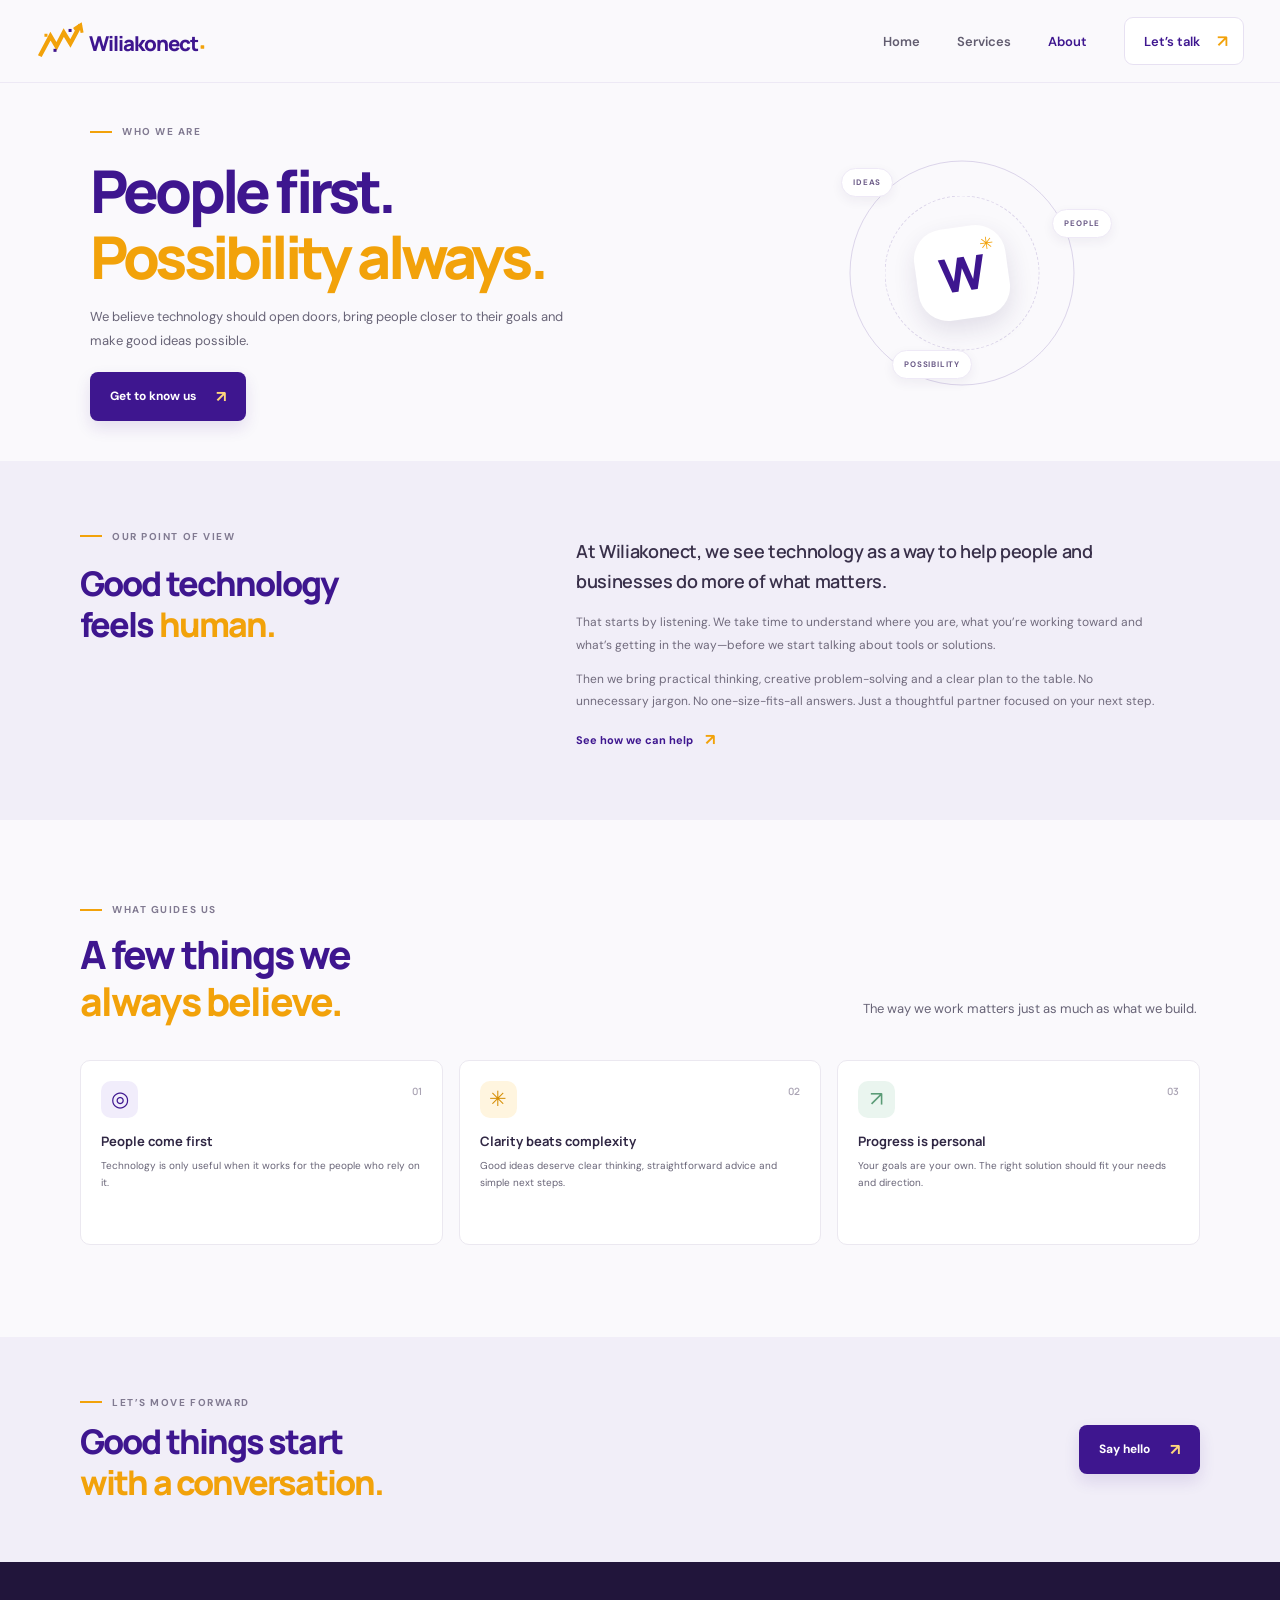
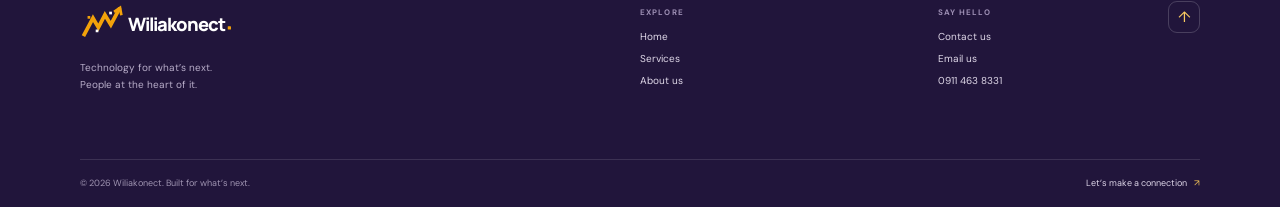
==== about.html @ 418b1340 "Intial commit" ====
<!doctype html>
<html lang="en">
  <head>
    <meta charset="utf-8">
    <meta name="viewport" content="width=device-width, initial-scale=1">
    <meta name="theme-color" content="#faf9fc">
    <meta name="description" content="Get to know Wiliakonect, a people-first technology company helping businesses move forward.">
    <title>About Wiliakonect — People-first technology</title>
    <link rel="preconnect" href="https://fonts.googleapis.com">
    <link rel="preconnect" href="https://fonts.gstatic.com" crossorigin>
    <link href="https://fonts.googleapis.com/css2?family=DM+Sans:wght@400;500;600;700&family=Manrope:wght@400;500;600;700;800&display=swap" rel="stylesheet">
    <link rel="stylesheet" href="style.css">
  </head>
  <body>
    <header class="site-header"><div class="header-inner">
      <a class="brand" href="index.html" aria-label="Wiliakonect home"><svg class="brand-logo" viewBox="0 0 340 66" role="img" aria-label="Wiliakonect"><path class="logo-chart" d="M8 55 24 25l10 17 12-23 11 18L72 9" /><path class="logo-arrow" d="m65 12 9-6 2 11" /><rect class="logo-square" x="14" y="21" width="5" height="5" /><rect class="logo-square-purple" x="29" y="46" width="5" height="5" /><rect class="logo-square-purple" x="54" y="13" width="5" height="5" /><text x="88" y="49">Wiliakonect</text><rect class="logo-period" x="273" y="40" width="6" height="6" rx="1" /></svg></a>
      <button class="menu-toggle" id="menu-toggle" type="button" aria-label="Open navigation menu" aria-expanded="false" aria-controls="primary-nav"><span></span><span></span></button>
      <nav class="primary-nav" id="primary-nav" aria-label="Main navigation"><a href="index.html">Home</a><a href="services.html">Services</a><a href="about.html" aria-current="page">About</a><a class="nav-contact" href="contact.html">Let’s talk <span aria-hidden="true">↗</span></a></nav>
    </div></header>
    <main>
      <section class="inner-hero section-wrap about-page-hero">
        <div class="inner-hero-copy"><p class="eyebrow"><span class="eyebrow-line"></span> WHO WE ARE</p><h1>People first.<br><span>Possibility always.</span></h1><p class="hero-description">We believe technology should open doors, bring people closer to their goals and make good ideas possible.</p><a class="button button-primary" href="contact.html">Get to know us <span>↗</span></a></div>
        <div class="inner-hero-art about-page-art" aria-label="Wiliakonect brings ideas, people and possibility together"><span class="about-ring ring-one"></span><span class="about-ring ring-two"></span><span class="about-center"><b>W</b><i>✳</i></span><span class="about-node node-one">IDEAS</span><span class="about-node node-two">PEOPLE</span><span class="about-node node-three">POSSIBILITY</span></div>
      </section>
      <section class="story-section"><div class="section-wrap story-inner">
        <div class="story-aside"><p class="eyebrow"><span class="eyebrow-line"></span> OUR POINT OF VIEW</p><h2>Good technology<br>feels <span>human.</span></h2></div>
        <div class="story-copy"><p class="story-lead">At Wiliakonect, we see technology as a way to help people and businesses do more of what matters.</p><p>That starts by listening. We take time to understand where you are, what you’re working toward and what’s getting in the way—before we start talking about tools or solutions.</p><p>Then we bring practical thinking, creative problem-solving and a clear plan to the table. No unnecessary jargon. No one-size-fits-all answers. Just a thoughtful partner focused on your next step.</p><a class="inline-link" href="services.html">See how we can help <span>↗</span></a></div>
      </div></section>
      <section class="values-section section-wrap"><div class="section-heading"><div><p class="eyebrow"><span class="eyebrow-line"></span> WHAT GUIDES US</p><h2>A few things we<br><span>always believe.</span></h2></div><p class="section-intro">The way we work matters just as much as what we build.</p></div>
        <div class="value-grid"><article class="value-card"><span class="value-number">01</span><span class="value-symbol">◎</span><h3>People come first</h3><p>Technology is only useful when it works for the people who rely on it.</p></article><article class="value-card"><span class="value-number">02</span><span class="value-symbol value-gold">✳</span><h3>Clarity beats complexity</h3><p>Good ideas deserve clear thinking, straightforward advice and simple next steps.</p></article><article class="value-card"><span class="value-number">03</span><span class="value-symbol value-green">↗</span><h3>Progress is personal</h3><p>Your goals are your own. The right solution should fit your needs and direction.</p></article></div>
      </section>
      <section class="service-cta"><div class="section-wrap service-cta-inner"><div><p class="eyebrow"><span class="eyebrow-line"></span> LET’S MOVE FORWARD</p><h2>Good things start<br><span>with a conversation.</span></h2></div><a class="button button-primary" href="contact.html">Say hello <span>↗</span></a></div></section>
    </main>
    <footer class="site-footer"><div class="footer-main section-wrap">
      <div class="footer-brand"><a class="brand" href="index.html" aria-label="Wiliakonect home"><svg class="brand-logo" viewBox="0 0 340 66" role="img" aria-label="Wiliakonect"><path class="logo-chart" d="M8 55 24 25l10 17 12-23 11 18L72 9" /><path class="logo-arrow" d="m65 12 9-6 2 11" /><rect class="logo-square" x="14" y="21" width="5" height="5" /><rect class="logo-square-purple" x="29" y="46" width="5" height="5" /><rect class="logo-square-purple" x="54" y="13" width="5" height="5" /><text x="88" y="49">Wiliakonect</text><rect class="logo-period" x="273" y="40" width="6" height="6" rx="1" /></svg></a><p>Technology for what’s next.<br>People at the heart of it.</p></div>
      <div class="footer-nav"><span>EXPLORE</span><a href="index.html">Home</a><a href="services.html">Services</a><a href="about.html">About us</a></div><div class="footer-nav"><span>SAY HELLO</span><a href="contact.html">Contact us</a><a href="mailto:wiliakonect.store@gmail.com">Email us</a><a href="tel:+2349114638331">0911 463 8331</a></div><a class="back-to-top" href="about.html" aria-label="Back to top">↑</a>
    </div><div class="footer-bottom section-wrap"><span>© <span class="current-year"></span> Wiliakonect. Built for what’s next.</span><a href="contact.html">Let’s make a connection <span>↗</span></a></div></footer>
    <script src="site.js"></script>
  </body>
</html>
---- style.css ----
:root {
  color-scheme: light;
  --purple: #3e168f;
  --purple-strong: #4c20a5;
  --purple-soft: #f1edfb;
  --gold: #f2a20a;
  --ink: #211b31;
  --body: #686477;
  --muted: #9692a3;
  --line: #ebe8f0;
  --paper: #fff;
  --canvas: #faf9fc;
}

* { box-sizing: border-box; }
html { scroll-behavior: smooth; scroll-padding-top: 90px; }
body { margin: 0; background: var(--canvas); color: var(--ink); font-family: "DM Sans", sans-serif; font-size: 15px; -webkit-font-smoothing: antialiased; }
a { color: inherit; text-decoration: none; }
button, input, textarea { font: inherit; }
button:focus-visible, a:focus-visible, input:focus-visible, textarea:focus-visible { outline: 3px solid #c6b8ef; outline-offset: 3px; }
.section-wrap { width: min(1120px, calc(100% - 72px)); margin: 0 auto; }

.site-header { position: sticky; z-index: 10; top: 0; border-bottom: 1px solid rgba(62, 22, 143, .07); background: rgba(250, 249, 252, .93); backdrop-filter: blur(18px); }
.header-inner { width: min(1240px, calc(100% - 72px)); height: 82px; display: flex; align-items: center; justify-content: space-between; margin: 0 auto; }
.brand { display: inline-flex; align-items: center; }
.brand-logo { width: 205px; height: 48px; overflow: visible; }
.brand-logo text { fill: var(--purple); font-family: "Manrope", sans-serif; font-size: 34px; font-weight: 800; letter-spacing: -1.7px; }
.logo-chart, .logo-arrow { fill: none; stroke: var(--gold); stroke-linecap: square; stroke-linejoin: miter; stroke-width: 7; }
.logo-arrow { stroke-width: 5; }
.logo-square, .logo-period { fill: var(--gold); }
.logo-square-purple { fill: var(--purple); }
.primary-nav { display: flex; align-items: center; gap: 37px; color: #625d70; font-size: 13px; font-weight: 600; }
.primary-nav > a:not(.nav-contact):hover { color: var(--purple); }
.primary-nav .nav-contact { display: inline-flex; align-items: center; gap: 17px; padding: 12px 15px 12px 19px; border: 1px solid #e7e1f2; border-radius: 9px; background: white; color: var(--purple); }
.nav-contact span { color: var(--gold); font-size: 17px; }
.menu-toggle { display: none; }

.hero { min-height: 530px; display: grid; grid-template-columns: 1.04fr .96fr; align-items: center; gap: 50px; padding-top: 42px; padding-bottom: 57px; }
.hero-copy { padding: 0 0 8px 10px; }
.eyebrow { display: flex; align-items: center; gap: 10px; margin: 0 0 20px; color: #817a91; font-size: 10px; font-weight: 700; letter-spacing: 1.55px; }
.eyebrow-line { width: 22px; height: 2px; display: inline-block; background: var(--gold); }
h1, h2, h3, p { margin-top: 0; }
h1, h2 { font-family: "Manrope", sans-serif; }
h1 { margin-bottom: 18px; color: var(--purple); font-size: clamp(43px, 5vw, 64px); font-weight: 800; line-height: 1.12; letter-spacing: -3.8px; }
h1 span, h2 span { color: var(--gold); }
.hero-description { max-width: 475px; margin-bottom: 27px; color: var(--body); font-size: 15px; line-height: 1.8; }
.hero-actions { display: flex; align-items: center; gap: 15px; }
.button { min-height: 49px; display: inline-flex; align-items: center; justify-content: center; gap: 20px; padding: 0 19px; border: 1px solid transparent; border-radius: 8px; font-size: 12px; font-weight: 700; transition: transform .18s ease, box-shadow .18s ease, background .18s ease; }
.button:hover { transform: translateY(-2px); }
.button-primary { background: var(--purple); color: white; box-shadow: 0 7px 16px rgba(62, 22, 143, .12); }
.button-primary:hover { background: var(--purple-strong); box-shadow: 0 9px 19px rgba(62, 22, 143, .2); }
.button-primary span { color: #ffd77c; font-size: 16px; }
.button-quiet { gap: 9px; color: #716b7f; }
.button-quiet:hover { color: var(--purple); }
.play-icon { width: 25px; height: 25px; display: grid; place-items: center; border: 1px solid #e9e4f0; border-radius: 50%; color: var(--purple); }
.hero-note { display: flex; align-items: center; gap: 8px; margin-top: 31px; color: #9691a2; font-size: 11px; }
.note-spark { color: var(--gold); font-size: 17px; }

.hero-visual { position: relative; min-height: 380px; display: grid; place-items: center; isolation: isolate; }
.hero-visual::before { position: absolute; z-index: -2; top: 22px; left: 40px; width: 340px; height: 315px; border-radius: 49% 51% 47% 53% / 52% 48% 52% 48%; background: #f0ebfa; content: ""; transform: rotate(-13deg); }
.hero-visual::after { position: absolute; z-index: -1; top: 61px; right: 12px; width: 75px; height: 75px; border-radius: 24px; background: #f9eccf; content: ""; transform: rotate(18deg); }
.visual-orbit { position: absolute; z-index: -1; border: 1px solid rgba(127, 102, 186, .21); border-radius: 50%; transform: rotate(-24deg); }
.orbit-one { width: 410px; height: 236px; }
.orbit-two { width: 344px; height: 314px; transform: rotate(39deg); }
.visual-card { position: absolute; width: 322px; border: 1px solid rgba(255,255,255,.8); border-radius: 13px; background: rgba(255,255,255,.96); box-shadow: 0 16px 50px rgba(57, 37, 95, .13); }
.visual-card-back { top: 58px; left: 51px; width: 218px; height: 153px; padding: 17px; transform: rotate(-8deg); }
.mini-card-top { display: flex; gap: 5px; }
.mini-card-top span { width: 6px; height: 6px; border-radius: 50%; background: #e7e1f1; }
.mini-card-top span:first-child { background: #f0b343; }
.mini-lines { display: grid; gap: 10px; margin-top: 24px; }
.mini-lines i { height: 7px; display: block; border-radius: 5px; background: #f0edf5; }
.mini-lines i:first-child { width: 54%; background: #e2daf2; }
.mini-lines i:nth-child(2) { width: 81%; }
.mini-lines i:nth-child(3) { width: 67%; }
.visual-card-front { top: 112px; left: 91px; z-index: 2; padding: 18px 20px 13px; transform: rotate(3deg); }
.chart-top, .chart-foot { display: flex; align-items: center; justify-content: space-between; }
.chart-top { color: #6e687d; font-size: 10px; font-weight: 700; }
.chart-menu { color: #9b95a9; font-size: 17px; letter-spacing: 1px; line-height: .5; }
.chart-number { margin-top: 9px; color: #a19bad; font-size: 8px; }
.chart-number b { padding-left: 3px; color: #56a681; font-size: 10px; }
.growth-chart { width: 100%; height: 115px; margin-top: 5px; overflow: visible; }
.growth-chart .chart-grid { fill: none; stroke: #f0edf4; stroke-dasharray: 3 4; }
.growth-chart .chart-area { fill: rgba(242, 162, 10, .1); }
.growth-chart .chart-line { fill: none; stroke: var(--gold); stroke-linecap: round; stroke-linejoin: round; stroke-width: 3; }
.growth-chart circle { fill: white; stroke: var(--purple); stroke-width: 3; }
.chart-foot { padding-top: 6px; border-top: 1px solid #f1eef5; color: #aaa5b3; font-size: 7px; }
.visual-stamp { position: absolute; right: 7px; bottom: 35px; z-index: 3; width: 99px; height: 99px; display: flex; flex-direction: column; align-items: center; justify-content: center; gap: 2px; border: 1px solid white; border-radius: 50%; background: var(--purple); color: white; box-shadow: 0 9px 20px rgba(62,22,143,.2); font-size: 9px; font-weight: 700; letter-spacing: 1px; line-height: 1.45; text-align: center; transform: rotate(8deg); }
.stamp-icon { color: #ffc54b; font-size: 27px; line-height: 1; }
.visual-spark { position: absolute; z-index: 3; color: var(--gold); }
.spark-a { top: 58px; right: 80px; font-size: 23px; }
.spark-b { bottom: 54px; left: 32px; color: var(--purple); font-size: 17px; }
.visual-caption { position: absolute; bottom: 3px; left: 91px; display: flex; align-items: center; gap: 7px; color: #878195; font-size: 9px; }
.visual-caption span { width: 6px; height: 6px; border-radius: 50%; background: #69ae87; }

.trust-strip { border-top: 1px solid #eeebf2; border-bottom: 1px solid #eeebf2; background: #fff; }
.trust-inner { width: min(1080px, calc(100% - 72px)); min-height: 72px; display: flex; align-items: center; justify-content: space-between; gap: 24px; margin: 0 auto; }
.trust-inner > span { color: #9691a1; font-size: 9px; font-weight: 700; letter-spacing: 1px; }
.trust-item { display: flex; align-items: center; gap: 9px; color: #625d70; font-size: 11px; font-weight: 600; }
.trust-dot { width: 7px; height: 7px; border-radius: 50%; }
.dot-purple { background: #9273d1; }.dot-gold { background: var(--gold); }.dot-green { background: #73ad87; }

.services { padding-top: 106px; padding-bottom: 112px; }
.section-heading { display: flex; align-items: end; justify-content: space-between; gap: 35px; margin-bottom: 35px; }
.section-heading .eyebrow { margin-bottom: 15px; }
h2 { margin-bottom: 0; color: var(--purple); font-size: 39px; font-weight: 800; line-height: 1.2; letter-spacing: -1.9px; }
.section-intro { max-width: 335px; margin: 0 3px 4px 0; color: var(--body); font-size: 13px; line-height: 1.8; }
.service-grid { display: grid; grid-template-columns: repeat(3, 1fr); gap: 17px; }
.service-card { position: relative; min-height: 250px; padding: 23px 22px 19px; overflow: hidden; border: 1px solid #eeebf2; border-radius: 11px; background: #fff; transition: transform .2s ease, box-shadow .2s ease; }
.service-card:hover { transform: translateY(-4px); box-shadow: 0 13px 32px rgba(47, 34, 73, .08); }
.service-icon { width: 43px; height: 43px; display: grid; place-items: center; border-radius: 12px; }
.service-icon svg { width: 24px; height: 24px; fill: none; stroke: currentColor; stroke-linecap: round; stroke-linejoin: round; stroke-width: 1.6; }
.service-purple .service-icon { background: #f1edfb; color: #7353b6; }
.service-gold .service-icon { background: #fff5df; color: #d58e04; }
.service-green .service-icon { background: #eaf5ef; color: #5a9b76; }
.service-number { position: absolute; top: 29px; right: 23px; color: #b1acbb; font: 600 10px "Manrope", sans-serif; }
.service-card h3 { max-width: 240px; margin: 22px 0 8px; color: #302744; font: 700 16px/1.4 "Manrope", sans-serif; letter-spacing: -.35px; }
.service-card p { min-height: 59px; margin-bottom: 13px; color: #797487; font-size: 11px; line-height: 1.7; }
.service-card > a { color: var(--purple); font-size: 10px; font-weight: 700; }
.service-card > a span { padding-left: 5px; color: var(--gold); font-size: 14px; }

.about-section { overflow: hidden; background: #f1eef8; }
.about-inner { min-height: 435px; display: grid; grid-template-columns: .9fr 1.1fr; align-items: center; gap: 93px; padding-top: 68px; padding-bottom: 70px; }
.about-art { position: relative; width: 340px; height: 300px; justify-self: center; }
.about-ring { position: absolute; top: 50%; left: 50%; border: 1px solid rgba(98, 68, 159, .2); border-radius: 50%; transform: translate(-50%, -50%); }
.ring-one { width: 240px; height: 240px; }
.ring-two { width: 160px; height: 160px; border-style: dashed; }
.about-center { position: absolute; top: 50%; left: 50%; width: 100px; height: 100px; display: grid; place-items: center; border: 1px solid rgba(255,255,255,.8); border-radius: 30px; background: white; box-shadow: 0 10px 25px rgba(52,31,91,.12); transform: translate(-50%, -50%) rotate(-8deg); }
.about-center span { color: var(--purple); font: 800 51px "Manrope", sans-serif; letter-spacing: -5px; }
.about-center i { position: absolute; top: 8px; right: 10px; color: var(--gold); font-size: 17px; font-style: normal; }
.about-node { position: absolute; display: grid; place-items: center; height: 29px; padding: 0 11px; border: 1px solid #eee9f6; border-radius: 16px; background: white; color: #6c5c88; box-shadow: 0 4px 12px rgba(55, 36, 86, .06); font-size: 8px; font-weight: 700; letter-spacing: .8px; }
.node-one { top: 36px; left: 56px; }.node-two { top: 80px; right: 14px; }.node-three { bottom: 35px; left: 101px; }
.about-copy .eyebrow { margin-bottom: 16px; }
.about-copy h2 { margin-bottom: 16px; font-size: 36px; }
.about-copy > p:not(.eyebrow) { max-width: 465px; margin-bottom: 11px; color: #716b7d; font-size: 12px; line-height: 1.8; }
.inline-link { display: inline-flex; align-items: center; gap: 12px; margin-top: 9px; color: var(--purple); font-size: 11px; font-weight: 700; }
.inline-link span { color: var(--gold); font-size: 16px; }

.approach { padding-top: 99px; padding-bottom: 104px; }
.approach-heading { margin-bottom: 43px; }
.steps { display: grid; grid-template-columns: 1fr 48px 1fr 48px 1fr; align-items: center; gap: 15px; }
.step { min-height: 174px; padding: 17px 19px; border: 1px solid #eeebf2; border-radius: 10px; background: white; }
.step-index { color: #aaa4b4; font: 600 10px "Manrope", sans-serif; }
.step-icon { width: 32px; height: 32px; display: grid; place-items: center; margin: 10px 0 11px; border-radius: 9px; background: #f2eefb; color: var(--purple); font-size: 18px; }
.step:nth-of-type(3) .step-icon { background: #fff3dc; color: #db980d; }
.step:nth-of-type(5) .step-icon { background: #eaf5ef; color: #65a47e; }
.step h3 { margin-bottom: 7px; color: #302744; font: 700 12px/1.5 "Manrope", sans-serif; }
.step p { margin: 0; color: #807b8e; font-size: 10px; line-height: 1.7; }
.step-connector { color: #baa9dc; font-size: 19px; letter-spacing: 1px; text-align: center; }

.contact-section { background: var(--purple); }
.contact-inner { min-height: 480px; display: grid; grid-template-columns: 1fr .84fr; align-items: center; gap: 90px; padding-top: 68px; padding-bottom: 68px; }
.contact-copy .eyebrow { color: #cdc2e5; }
.contact-copy .eyebrow-line { background: #ffc34b; }
.contact-copy h2 { margin-bottom: 13px; color: white; font-size: 43px; }
.contact-copy h2 span { color: #ffc34b; }
.contact-copy > p:not(.eyebrow) { max-width: 370px; margin-bottom: 26px; color: #ded5ed; font-size: 12px; line-height: 1.75; }
.contact-links { display: grid; gap: 9px; }
.contact-links > a { width: fit-content; min-width: 280px; display: grid; grid-template-columns: 34px 1fr 16px; align-items: center; gap: 11px; padding: 5px 9px 5px 0; border-radius: 8px; color: white; font-size: 11px; transition: background .15s ease; }
.contact-links > a:hover { background: rgba(255,255,255,.09); }
.contact-icon { width: 31px; height: 31px; display: grid; place-items: center; border: 1px solid rgba(255,255,255,.16); border-radius: 9px; color: #ffd36c; font-size: 16px; }
.contact-links > a > span:nth-child(2) { display: flex; flex-direction: column; gap: 3px; }
.contact-links small { color: #beb0dc; font-size: 8px; font-weight: 700; letter-spacing: .9px; }
.contact-links b { color: #f6c45b; font-size: 13px; }
.contact-form { padding: 26px 25px 20px; border: 1px solid rgba(255,255,255,.7); border-radius: 12px; background: white; box-shadow: 0 15px 45px rgba(30, 12, 73, .19); }
.form-title { margin-bottom: 18px; color: var(--purple); font: 700 17px "Manrope", sans-serif; letter-spacing: -.4px; }
.form-title span { color: var(--gold); }
.contact-form label { display: block; margin: 12px 0 6px; color: #625b70; font-size: 10px; font-weight: 700; }
.contact-form input, .contact-form textarea { width: 100%; padding: 10px 11px; border: 1px solid #e9e6ee; border-radius: 7px; background: #fcfbfd; color: var(--ink); font-size: 11px; }
.contact-form input::placeholder, .contact-form textarea::placeholder { color: #aaa5b2; }
.contact-form textarea { min-height: 76px; resize: vertical; }
.form-submit { width: 100%; min-height: 43px; margin-top: 14px; cursor: pointer; }
.form-note { margin: 10px 0 0; color: #9a95a2; font-size: 9px; line-height: 1.5; text-align: center; }

.site-footer { background: #21153b; color: white; }
.footer-main { position: relative; min-height: 197px; display: grid; grid-template-columns: 1.6fr .8fr .8fr; gap: 35px; padding-top: 39px; padding-bottom: 28px; }
.footer-brand .brand-logo { width: 184px; height: 43px; }
.footer-brand .brand-logo text { fill: white; }
.footer-brand .logo-square-purple { fill: #fff; }
.footer-brand p { margin: 10px 0 0; color: #b8adc9; font-size: 10px; line-height: 1.7; }
.footer-nav { display: flex; flex-direction: column; align-items: flex-start; gap: 9px; }
.footer-nav > span { margin: 6px 0 4px; color: #9d8fb4; font-size: 8px; font-weight: 700; letter-spacing: 1.1px; }
.footer-nav a { color: #e0d9e9; font-size: 10px; }
.footer-nav a:hover, .footer-bottom a:hover { color: #ffd16a; }
.back-to-top { position: absolute; top: 39px; right: 0; width: 32px; height: 32px; display: grid; place-items: center; border: 1px solid rgba(255,255,255,.18); border-radius: 9px; color: #f9ca62; }
.footer-bottom { min-height: 48px; display: flex; align-items: center; justify-content: space-between; border-top: 1px solid rgba(255,255,255,.12); color: #9f94b1; font-size: 9px; }
.footer-bottom a { color: #ddd5e8; }
.footer-bottom a span { padding-left: 5px; color: #f4c357; }

@media (max-width: 900px) {
  .section-wrap, .header-inner, .trust-inner { width: min(100% - 48px, 760px); }
  .primary-nav { gap: 21px; }
  .hero { min-height: 470px; grid-template-columns: 1fr .9fr; gap: 15px; }
  h1 { font-size: 48px; }
  .hero-visual { transform: scale(.85); transform-origin: center; margin: 0 -25px; }
  .about-inner { gap: 35px; }
  .about-art { transform: scale(.88); }
  .contact-inner { gap: 38px; }
  .steps { grid-template-columns: 1fr 28px 1fr 28px 1fr; gap: 8px; }
  .step { padding: 15px 13px; }
  .step-connector { font-size: 14px; }
}

@media (max-width: 640px) {
  html { scroll-padding-top: 68px; }
  .section-wrap, .header-inner, .trust-inner { width: calc(100% - 38px); }
  .header-inner { height: 67px; }
  .brand-logo { width: 178px; height: 43px; }
  .menu-toggle { width: 40px; height: 40px; display: flex; flex-direction: column; align-items: center; justify-content: center; gap: 6px; border: 1px solid #e9e4ef; border-radius: 9px; background: white; cursor: pointer; }
  .menu-toggle span { width: 17px; height: 2px; display: block; border-radius: 2px; background: var(--purple); transition: transform .15s ease; }
  .menu-toggle[aria-expanded="true"] span:first-child { transform: translateY(4px) rotate(45deg); }
  .menu-toggle[aria-expanded="true"] span:last-child { transform: translateY(-4px) rotate(-45deg); }
  .primary-nav { position: absolute; top: 66px; right: 0; left: 0; display: none; align-items: stretch; gap: 0; padding: 8px 19px 15px; border-bottom: 1px solid var(--line); background: var(--canvas); box-shadow: 0 12px 18px rgba(47, 34, 73, .08); }
  .primary-nav.is-open { display: flex; flex-direction: column; }
  .primary-nav > a:not(.nav-contact) { padding: 13px 3px; border-bottom: 1px solid #eeebf2; }
  .primary-nav .nav-contact { justify-content: space-between; margin-top: 10px; }
  .hero { min-height: auto; grid-template-columns: 1fr; gap: 2px; padding-top: 52px; padding-bottom: 25px; }
  .hero-copy { padding: 0; }
  .eyebrow { margin-bottom: 16px; font-size: 9px; }
  h1 { font-size: clamp(42px, 11vw, 57px); letter-spacing: -2.8px; }
  .hero-description { max-width: 455px; margin-bottom: 20px; font-size: 13px; }
  .hero-actions { flex-wrap: wrap; gap: 5px; }
  .button { min-height: 46px; gap: 12px; padding: 0 13px; font-size: 11px; }
  .hero-note { margin-top: 17px; }
  .hero-visual { width: min(100%, 380px); min-height: 330px; justify-self: center; margin: 0; transform: scale(.78); }
  .trust-inner { min-height: auto; flex-wrap: wrap; justify-content: flex-start; gap: 13px 21px; padding-top: 17px; padding-bottom: 17px; }
  .trust-inner > span { width: 100%; }
  .trust-item { font-size: 9px; }
  .trust-dot { width: 6px; height: 6px; }
  .services { padding-top: 70px; padding-bottom: 72px; }
  .section-heading { display: block; margin-bottom: 24px; }
  h2 { font-size: 34px; letter-spacing: -1.5px; }
  .section-intro { max-width: 410px; margin: 13px 0 0; font-size: 12px; }
  .service-grid { grid-template-columns: 1fr; gap: 11px; }
  .service-card { min-height: 0; padding: 18px; }
  .service-card h3 { max-width: 280px; margin-top: 15px; }
  .service-card p { min-height: 0; }
  .about-inner { min-height: 0; grid-template-columns: 1fr; gap: 1px; padding-top: 42px; padding-bottom: 49px; }
  .about-art { width: 300px; height: 250px; transform: scale(.82); transform-origin: center; margin-bottom: -14px; }
  .about-copy h2 { font-size: 33px; }
  .about-copy > p:not(.eyebrow) { font-size: 11px; }
  .approach { padding-top: 69px; padding-bottom: 75px; }
  .approach-heading { margin-bottom: 25px; }
  .steps { grid-template-columns: 1fr; gap: 9px; }
  .step { min-height: 0; padding: 15px 16px; }
  .step-icon { float: right; margin: -3px 0 0; }
  .step h3 { margin: 8px 0 5px; }
  .step-connector { height: 9px; overflow: hidden; transform: rotate(90deg); }
  .contact-inner { min-height: 0; grid-template-columns: 1fr; gap: 25px; padding-top: 54px; padding-bottom: 48px; }
  .contact-copy h2 { font-size: 38px; }
  .contact-form { padding: 22px 18px 17px; }
  .footer-main { min-height: 0; grid-template-columns: 1fr 1fr; gap: 24px 17px; padding-top: 31px; padding-bottom: 27px; }
  .footer-brand { grid-column: 1 / -1; }
  .back-to-top { top: 32px; }
  .footer-bottom { min-height: 58px; align-items: flex-start; justify-content: center; flex-direction: column; gap: 5px; font-size: 8px; }
}

@media (max-width: 380px) {
  .section-wrap, .header-inner, .trust-inner { width: calc(100% - 30px); }
  .hero-visual { margin-left: 0; transform: scale(.58); }
  .hero-actions { align-items: flex-start; flex-direction: column; }
  .button-quiet { padding-left: 4px; }
  .trust-item { font-size: 8px; }
}

@media (prefers-reduced-motion: reduce) {
  *, *::before, *::after { scroll-behavior: auto !important; transition-duration: .01ms !important; animation-duration: .01ms !important; animation-iteration-count: 1 !important; }
}

.primary-nav a[aria-current="page"]:not(.nav-contact) { color: var(--purple); }
.primary-nav .nav-contact[aria-current="page"] { border-color: #d9cdef; background: var(--purple-soft); }
.home-intro { padding-top: 86px; padding-bottom: 88px; }
.home-cards { display: grid; grid-template-columns: repeat(3, 1fr); gap: 16px; }
.home-card { display: flex; min-height: 185px; flex-direction: column; align-items: flex-start; padding: 19px; border: 1px solid #eeebf2; border-radius: 10px; background: white; transition: transform .18s ease, box-shadow .18s ease; }
.home-card:hover { transform: translateY(-4px); box-shadow: 0 12px 30px rgba(47, 34, 73, .08); }
.home-card-icon { width: 36px; height: 36px; display: grid; place-items: center; margin-bottom: 13px; border-radius: 10px; background: #f1edfb; color: var(--purple); font-size: 19px; }
.gold-icon { background: #fff4dc; color: #d58e04; }.green-icon { background: #eaf5ef; color: #5a9b76; }
.home-card h3 { margin-bottom: 6px; color: #302744; font: 700 13px "Manrope", sans-serif; }
.home-card p { margin-bottom: 13px; color: var(--body); font-size: 10px; line-height: 1.7; }
.card-arrow { margin-top: auto; color: var(--purple); font-size: 10px; font-weight: 700; }
.home-cta, .service-cta { background: #f1eef8; }
.home-cta-inner, .service-cta-inner { min-height: 225px; display: flex; align-items: center; justify-content: space-between; gap: 25px; padding-top: 37px; padding-bottom: 37px; }
.home-cta h2, .service-cta h2 { font-size: 34px; }
.home-cta .eyebrow, .service-cta .eyebrow { margin-bottom: 12px; }

.inner-hero { min-height: 355px; display: grid; grid-template-columns: 1fr .8fr; align-items: center; gap: 50px; padding-top: 42px; padding-bottom: 40px; }
.inner-hero-copy { padding-left: 10px; }
.inner-hero h1, .contact-page-hero h1 { margin-bottom: 15px; font-size: clamp(43px, 5vw, 59px); }
.inner-hero .hero-description { max-width: 485px; margin-bottom: 20px; font-size: 13px; }
.inner-hero-art { position: relative; width: 330px; height: 255px; justify-self: center; display: grid; place-items: center; overflow: hidden; border-radius: 50%; background: #f1edf9; }
.services-art::before, .services-art::after { position: absolute; width: 115px; height: 115px; border: 1px solid rgba(127, 102, 186, .18); border-radius: 50%; content: ""; }
.services-art::after { width: 190px; height: 190px; }
.art-orbit { position: absolute; width: 260px; height: 145px; border: 1px dashed rgba(127, 102, 186, .3); border-radius: 50%; transform: rotate(-25deg); }
.art-shape { position: absolute; z-index: 1; width: 65px; height: 65px; display: grid; place-items: center; border: 1px solid white; border-radius: 19px; background: white; box-shadow: 0 9px 24px rgba(57, 37, 95, .11); color: var(--purple); font-size: 27px; }
.shape-a { top: 57px; left: 74px; transform: rotate(-12deg); }.shape-b { top: 104px; right: 60px; background: var(--purple); color: white; transform: rotate(9deg); }.shape-c { bottom: 43px; left: 122px; background: #fff5df; color: var(--gold); transform: rotate(9deg); }
.art-caption { position: absolute; right: 20px; bottom: 24px; color: #978eaa; font-size: 8px; font-weight: 700; letter-spacing: 1px; line-height: 1.6; }
.detail-services { padding-top: 17px; padding-bottom: 73px; }
.detail-service { display: grid; grid-template-columns: 205px 50px 1fr; align-items: start; gap: 20px; padding: 28px 0 34px; border-top: 1px solid var(--line); }
.detail-index { padding-top: 12px; color: #9691a1; font-size: 9px; font-weight: 700; letter-spacing: 1px; }
.detail-icon { width: 43px; height: 43px; display: grid; place-items: center; border-radius: 12px; font-size: 21px; font-weight: 700; }
.detail-purple { background: #f1edfb; color: #7353b6; }.detail-gold { background: #fff5df; color: #d58e04; }.detail-green { background: #eaf5ef; color: #5a9b76; }
.detail-copy h2 { margin: 4px 0 9px; color: #302744; font-size: 23px; letter-spacing: -.7px; }
.detail-copy > p { max-width: 680px; margin-bottom: 13px; color: var(--body); font-size: 12px; line-height: 1.8; }
.detail-copy ul { display: grid; grid-template-columns: 1fr 1fr; gap: 8px 20px; margin: 0 0 17px; padding: 0; list-style: none; color: #706b7d; font-size: 11px; }
.detail-copy li::before { padding-right: 8px; color: #6aab83; content: "✓"; font-weight: 700; }
.detail-copy .inline-link { margin-top: 0; }

.about-page-art { width: 310px; height: 280px; overflow: visible; background: transparent; }
.about-page-art .ring-one { width: 225px; height: 225px; }.about-page-art .ring-two { width: 155px; height: 155px; }
.about-page-art .about-center { width: 92px; height: 92px; }
.about-page-art .about-center b { color: var(--purple); font: 800 47px "Manrope", sans-serif; }
.about-page-art .about-center i { color: var(--gold); font-size: 17px; font-style: normal; }
.about-page-art .node-one { top: 35px; left: 34px; }.about-page-art .node-two { top: 76px; right: 5px; }.about-page-art .node-three { bottom: 34px; left: 85px; }
.story-section { background: #f1eef8; }
.story-inner { min-height: 338px; display: grid; grid-template-columns: .8fr 1.2fr; gap: 80px; align-items: start; padding-top: 69px; padding-bottom: 70px; }
.story-aside h2 { font-size: 34px; }
.story-copy { max-width: 580px; padding-top: 7px; }
.story-copy p { color: #716b7d; font-size: 12px; line-height: 1.85; }
.story-copy .story-lead { margin-bottom: 15px; color: #39304a; font: 600 18px/1.65 "Manrope", sans-serif; letter-spacing: -.35px; }
.story-copy .inline-link { margin-top: 5px; }
.values-section { padding-top: 83px; padding-bottom: 92px; }
.value-grid { display: grid; grid-template-columns: repeat(3, 1fr); gap: 16px; }
.value-card { position: relative; min-height: 185px; padding: 20px; border: 1px solid var(--line); border-radius: 10px; background: white; }
.value-number { position: absolute; top: 23px; right: 20px; color: #aaa4b4; font: 600 10px "Manrope", sans-serif; }
.value-symbol { width: 37px; height: 37px; display: grid; place-items: center; margin-bottom: 14px; border-radius: 10px; background: #f1edfb; color: var(--purple); font-size: 21px; }
.value-gold { background: #fff5df; color: #d58e04; }.value-green { background: #eaf5ef; color: #5a9b76; }
.value-card h3 { margin-bottom: 7px; color: #302744; font: 700 13px "Manrope", sans-serif; }
.value-card p { margin: 0; color: var(--body); font-size: 10px; line-height: 1.75; }

.contact-page-hero { min-height: 285px; display: flex; align-items: center; justify-content: space-between; gap: 40px; padding-top: 30px; padding-bottom: 32px; }
.contact-page-hero h1 { font-size: 51px; }
.contact-page-hero .hero-description { margin: 0; font-size: 13px; }
.contact-orbit { position: relative; width: 162px; height: 162px; display: grid; place-items: center; border: 1px solid #e3daf1; border-radius: 50%; background: #f1edf9; }
.contact-orbit::before { position: absolute; width: 122px; height: 122px; border: 1px dashed #cfc2e6; border-radius: 50%; content: ""; }
.contact-orbit > span { z-index: 1; width: 63px; height: 63px; display: grid; place-items: center; border-radius: 20px; background: white; box-shadow: 0 7px 20px rgba(57,37,95,.1); color: var(--purple); font-size: 27px; transform: rotate(-8deg); }
.contact-orbit i { position: absolute; top: 19px; right: 24px; color: var(--gold); font-size: 20px; font-style: normal; }
.contact-page-main { background: var(--purple); }
.contact-page-grid { min-height: 560px; display: grid; grid-template-columns: .95fr .9fr; align-items: center; gap: 80px; padding-top: 57px; padding-bottom: 57px; }
.contact-details h2 { margin-bottom: 13px; color: white; font-size: 40px; }
.contact-details h2 span { color: #ffc34b; }
.contact-details > p { max-width: 390px; margin-bottom: 24px; color: #ded5ed; font-size: 12px; line-height: 1.8; }
.contact-detail-link { width: fit-content; min-width: 285px; display: grid; grid-template-columns: 34px 1fr 16px; align-items: center; gap: 11px; padding: 6px 8px 6px 0; border-radius: 8px; color: white; font-size: 11px; transition: background .15s ease; }
.contact-detail-link:hover { background: rgba(255,255,255,.09); }
.contact-detail-link > span:nth-child(2) { display: flex; flex-direction: column; gap: 3px; }
.contact-detail-link small { color: #beb0dc; font-size: 8px; font-weight: 700; letter-spacing: .9px; }
.contact-detail-link b { color: #f6c45b; font-size: 13px; }
.response-note { display: flex; align-items: start; gap: 11px; margin-top: 24px; padding-top: 17px; border-top: 1px solid rgba(255,255,255,.16); }
.response-note > span { color: #ffc34b; font-size: 18px; }
.response-note p { margin: 0; color: #cfc3e0; font-size: 10px; line-height: 1.75; }
.response-note strong { color: white; }
.contact-page-form { width: 100%; }
.contact-form select { width: 100%; padding: 10px 11px; border: 1px solid #e9e6ee; border-radius: 7px; background: #fcfbfd; color: #777184; font-size: 11px; }
.form-note a { color: var(--purple); font-weight: 700; text-decoration: underline; text-underline-offset: 2px; }

@media (max-width: 900px) {
  .detail-service { grid-template-columns: 165px 43px 1fr; gap: 15px; }
  .story-inner { gap: 35px; }
  .contact-page-grid { gap: 38px; }
}
@media (max-width: 640px) {
  .home-intro, .values-section { padding-top: 63px; padding-bottom: 67px; }
  .home-cards, .value-grid { grid-template-columns: 1fr; gap: 10px; }
  .home-card { min-height: 0; }
  .home-cta-inner, .service-cta-inner { min-height: 0; align-items: flex-start; flex-direction: column; padding-top: 34px; padding-bottom: 35px; }
  .home-cta h2, .service-cta h2 { font-size: 30px; }
  .inner-hero { min-height: 0; grid-template-columns: 1fr; gap: 5px; padding-top: 44px; padding-bottom: 24px; }
  .inner-hero-copy { padding-left: 0; }
  .inner-hero h1 { font-size: 42px; letter-spacing: -2.7px; }
  .inner-hero-art { width: min(100%, 330px); height: 230px; justify-self: center; }
  .detail-services { padding-top: 4px; padding-bottom: 48px; }
  .detail-service { grid-template-columns: 44px 1fr; gap: 11px 13px; padding: 22px 0 25px; }
  .detail-index { grid-column: 1 / -1; padding-top: 0; }
  .detail-icon { grid-column: 1; grid-row: 2; }
  .detail-copy { grid-column: 1 / -1; grid-row: 3; }
  .detail-copy h2 { font-size: 21px; }
  .detail-copy ul { grid-template-columns: 1fr; gap: 7px; }
  .story-inner { min-height: 0; grid-template-columns: 1fr; gap: 20px; padding-top: 44px; padding-bottom: 46px; }
  .story-aside h2 { font-size: 31px; }
  .story-copy { padding: 0; }
  .story-copy .story-lead { font-size: 16px; }
  .contact-page-hero { min-height: 0; padding-top: 43px; padding-bottom: 37px; }
  .contact-page-hero h1 { font-size: 39px; letter-spacing: -2.4px; }
  .contact-orbit { width: 105px; height: 105px; flex: 0 0 auto; }
  .contact-orbit::before { width: 80px; height: 80px; }
  .contact-orbit > span { width: 48px; height: 48px; font-size: 21px; }
  .contact-orbit i { top: 7px; right: 9px; font-size: 15px; }
  .contact-page-grid { min-height: 0; grid-template-columns: 1fr; gap: 27px; padding-top: 42px; padding-bottom: 44px; }
  .contact-details h2 { font-size: 35px; }
}
@media (max-width: 380px) {
  .contact-page-hero { gap: 6px; }
  .contact-page-hero h1 { font-size: 34px; }
  .contact-orbit { width: 83px; height: 83px; }
  .contact-orbit::before { width: 65px; height: 65px; }
  .contact-orbit > span { width: 39px; height: 39px; font-size: 18px; }
  .contact-orbit i { top: 3px; right: 5px; font-size: 12px; }
}
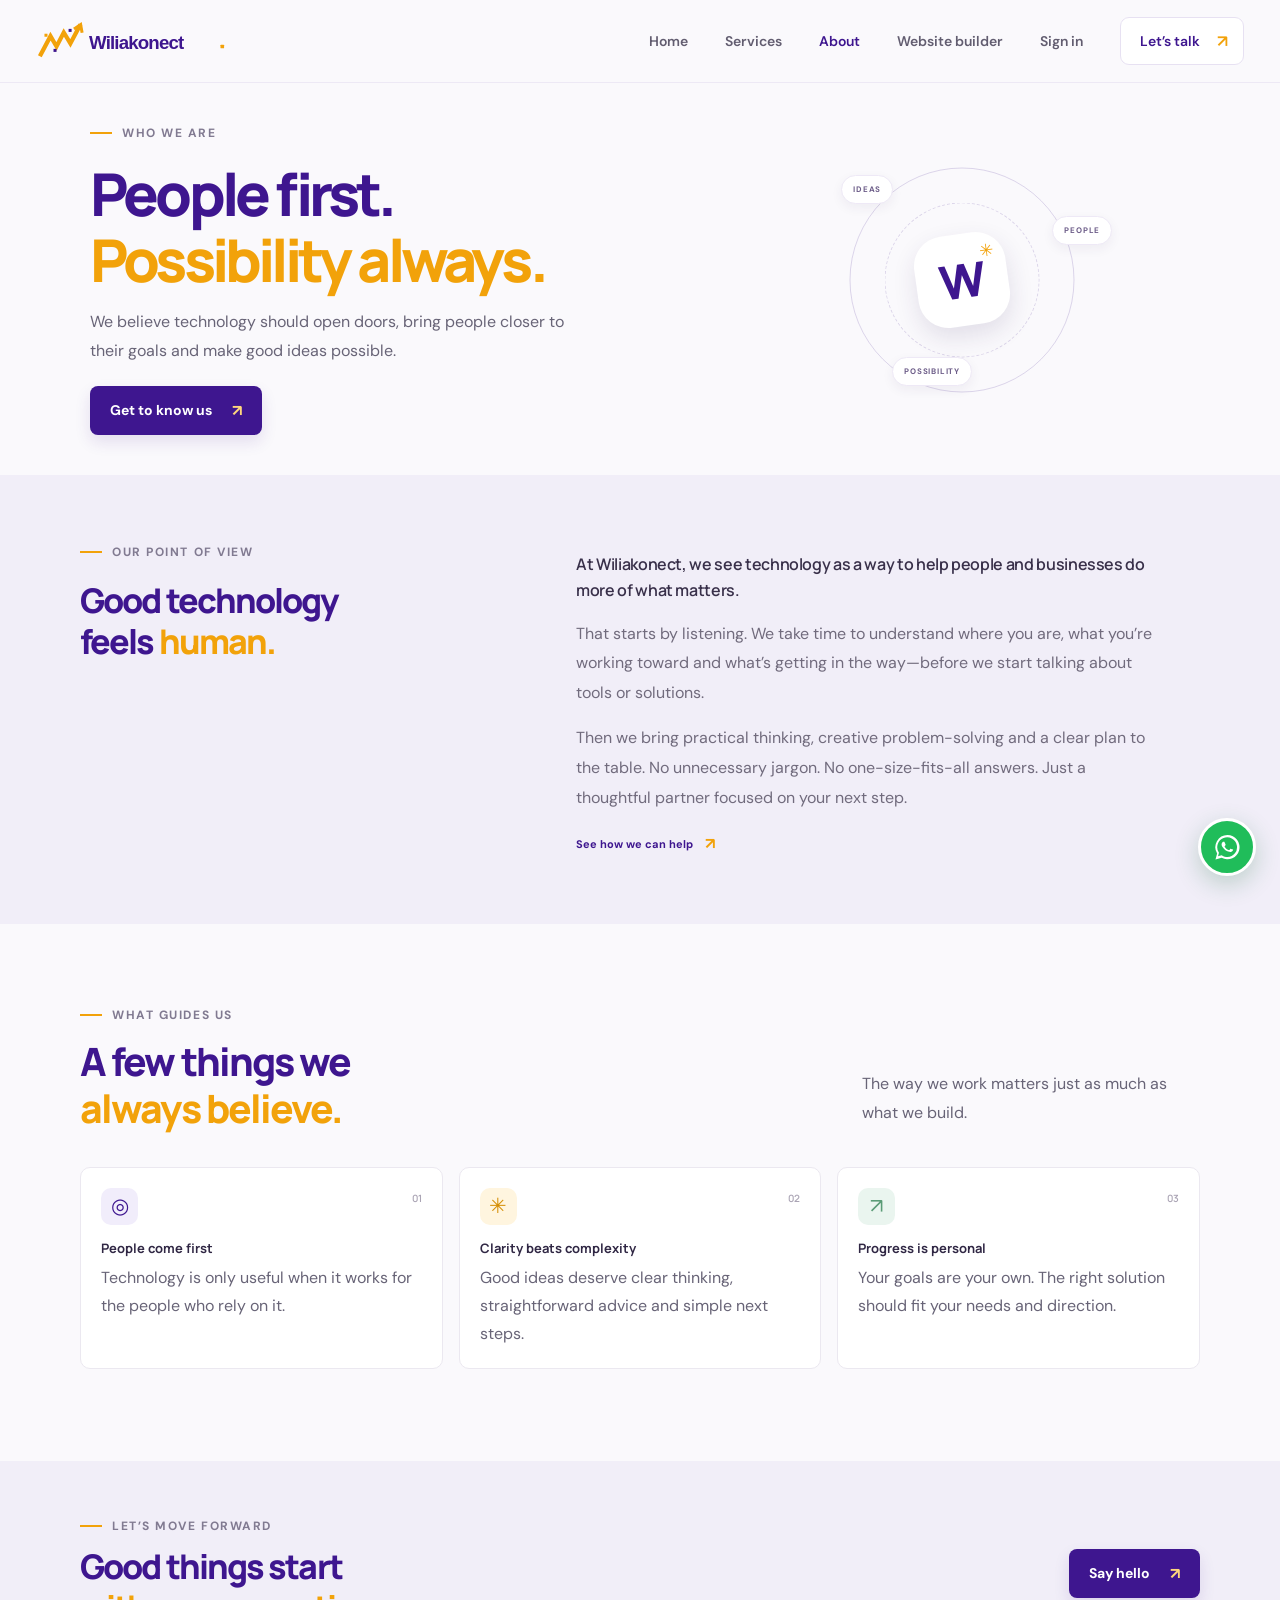
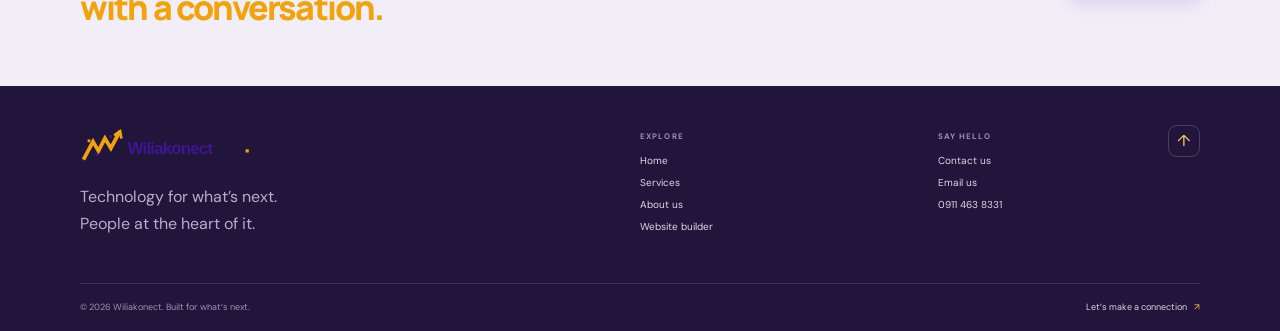
==== commit 0df2f9be: "Intial commit" ====
--- a/about.html
+++ b/about.html
@@ -1,40 +1,191 @@
 <!doctype html>
 <html lang="en">
   <head>
-    <meta charset="utf-8">
-    <meta name="viewport" content="width=device-width, initial-scale=1">
-    <meta name="theme-color" content="#faf9fc">
-    <meta name="description" content="Get to know Wiliakonect, a people-first technology company helping businesses move forward.">
+    <meta charset="utf-8" />
+    <meta name="viewport" content="width=device-width, initial-scale=1" />
+    <meta name="theme-color" content="#faf9fc" />
+    <meta
+      name="description"
+      content="Get to know Wiliakonect, a people-first technology company helping businesses move forward."
+    />
     <title>About Wiliakonect — People-first technology</title>
-    <link rel="preconnect" href="https://fonts.googleapis.com">
-    <link rel="preconnect" href="https://fonts.gstatic.com" crossorigin>
-    <link href="https://fonts.googleapis.com/css2?family=DM+Sans:wght@400;500;600;700&family=Manrope:wght@400;500;600;700;800&display=swap" rel="stylesheet">
-    <link rel="stylesheet" href="style.css">
+    <link rel="preconnect" href="https://fonts.googleapis.com" />
+    <link rel="preconnect" href="https://fonts.gstatic.com" crossorigin />
+    <link
+      href="https://fonts.googleapis.com/css2?family=DM+Sans:wght@400;500;600;700&family=Manrope:wght@400;500;600;700;800&display=swap"
+      rel="stylesheet"
+    />
+    <link rel="stylesheet" href="style.css" />
+    <link rel="icon" href="favicon.svg" type="image/svg+xml" />
+    <script type="importmap">
+      {"imports":{"react":"https://esm.sh/react@18.3.1","react-dom/client":"https://esm.sh/react-dom@18.3.1/client?external=react","htm":"https://esm.sh/htm@3.1.1?external=react"}}
+    </script>
   </head>
   <body>
-    <header class="site-header"><div class="header-inner">
-      <a class="brand" href="index.html" aria-label="Wiliakonect home"><svg class="brand-logo" viewBox="0 0 340 66" role="img" aria-label="Wiliakonect"><path class="logo-chart" d="M8 55 24 25l10 17 12-23 11 18L72 9" /><path class="logo-arrow" d="m65 12 9-6 2 11" /><rect class="logo-square" x="14" y="21" width="5" height="5" /><rect class="logo-square-purple" x="29" y="46" width="5" height="5" /><rect class="logo-square-purple" x="54" y="13" width="5" height="5" /><text x="88" y="49">Wiliakonect</text><rect class="logo-period" x="273" y="40" width="6" height="6" rx="1" /></svg></a>
-      <button class="menu-toggle" id="menu-toggle" type="button" aria-label="Open navigation menu" aria-expanded="false" aria-controls="primary-nav"><span></span><span></span></button>
-      <nav class="primary-nav" id="primary-nav" aria-label="Main navigation"><a href="index.html">Home</a><a href="services.html">Services</a><a href="about.html" aria-current="page">About</a><a class="nav-contact" href="contact.html">Let’s talk <span aria-hidden="true">↗</span></a></nav>
-    </div></header>
+    <header class="site-header">
+      <div class="header-inner">
+        <a class="brand" href="index.html" aria-label="Wiliakonect home"
+          ><img class="brand-logo" src="brand.svg" alt="Wiliakonect" /></a>
+        <button
+          class="menu-toggle"
+          id="menu-toggle"
+          type="button"
+          aria-label="Open navigation menu"
+          aria-expanded="false"
+          aria-controls="primary-nav"
+        >
+          <span></span><span></span>
+        </button>
+        <nav class="primary-nav" id="primary-nav" aria-label="Main navigation">
+          <a href="index.html">Home</a><a href="services.html">Services</a
+          ><a href="about.html" aria-current="page">About</a
+          ><a href="builder.html">Website builder</a
+          ><a href="auth.html">Sign in</a
+          ><a class="nav-contact" href="contact.html"
+            >Let’s talk <span aria-hidden="true">↗</span></a
+          >
+        </nav>
+      </div>
+    </header>
     <main>
       <section class="inner-hero section-wrap about-page-hero">
-        <div class="inner-hero-copy"><p class="eyebrow"><span class="eyebrow-line"></span> WHO WE ARE</p><h1>People first.<br><span>Possibility always.</span></h1><p class="hero-description">We believe technology should open doors, bring people closer to their goals and make good ideas possible.</p><a class="button button-primary" href="contact.html">Get to know us <span>↗</span></a></div>
-        <div class="inner-hero-art about-page-art" aria-label="Wiliakonect brings ideas, people and possibility together"><span class="about-ring ring-one"></span><span class="about-ring ring-two"></span><span class="about-center"><b>W</b><i>✳</i></span><span class="about-node node-one">IDEAS</span><span class="about-node node-two">PEOPLE</span><span class="about-node node-three">POSSIBILITY</span></div>
+        <div class="inner-hero-copy">
+          <p class="eyebrow"><span class="eyebrow-line"></span> WHO WE ARE</p>
+          <h1>People first.<br /><span>Possibility always.</span></h1>
+          <p class="hero-description">
+            We believe technology should open doors, bring people closer to
+            their goals and make good ideas possible.
+          </p>
+          <a class="button button-primary" href="contact.html"
+            >Get to know us <span>↗</span></a
+          >
+        </div>
+        <div
+          class="inner-hero-art about-page-art"
+          aria-label="Wiliakonect brings ideas, people and possibility together"
+        >
+          <span class="about-ring ring-one"></span
+          ><span class="about-ring ring-two"></span
+          ><span class="about-center"><b>W</b><i>✳</i></span
+          ><span class="about-node node-one">IDEAS</span
+          ><span class="about-node node-two">PEOPLE</span
+          ><span class="about-node node-three">POSSIBILITY</span>
+        </div>
       </section>
-      <section class="story-section"><div class="section-wrap story-inner">
-        <div class="story-aside"><p class="eyebrow"><span class="eyebrow-line"></span> OUR POINT OF VIEW</p><h2>Good technology<br>feels <span>human.</span></h2></div>
-        <div class="story-copy"><p class="story-lead">At Wiliakonect, we see technology as a way to help people and businesses do more of what matters.</p><p>That starts by listening. We take time to understand where you are, what you’re working toward and what’s getting in the way—before we start talking about tools or solutions.</p><p>Then we bring practical thinking, creative problem-solving and a clear plan to the table. No unnecessary jargon. No one-size-fits-all answers. Just a thoughtful partner focused on your next step.</p><a class="inline-link" href="services.html">See how we can help <span>↗</span></a></div>
-      </div></section>
-      <section class="values-section section-wrap"><div class="section-heading"><div><p class="eyebrow"><span class="eyebrow-line"></span> WHAT GUIDES US</p><h2>A few things we<br><span>always believe.</span></h2></div><p class="section-intro">The way we work matters just as much as what we build.</p></div>
-        <div class="value-grid"><article class="value-card"><span class="value-number">01</span><span class="value-symbol">◎</span><h3>People come first</h3><p>Technology is only useful when it works for the people who rely on it.</p></article><article class="value-card"><span class="value-number">02</span><span class="value-symbol value-gold">✳</span><h3>Clarity beats complexity</h3><p>Good ideas deserve clear thinking, straightforward advice and simple next steps.</p></article><article class="value-card"><span class="value-number">03</span><span class="value-symbol value-green">↗</span><h3>Progress is personal</h3><p>Your goals are your own. The right solution should fit your needs and direction.</p></article></div>
+      <section class="story-section">
+        <div class="section-wrap story-inner">
+          <div class="story-aside">
+            <p class="eyebrow">
+              <span class="eyebrow-line"></span> OUR POINT OF VIEW
+            </p>
+            <h2>Good technology<br />feels <span>human.</span></h2>
+          </div>
+          <div class="story-copy">
+            <p class="story-lead">
+              At Wiliakonect, we see technology as a way to help people and
+              businesses do more of what matters.
+            </p>
+            <p>
+              That starts by listening. We take time to understand where you
+              are, what you’re working toward and what’s getting in the
+              way—before we start talking about tools or solutions.
+            </p>
+            <p>
+              Then we bring practical thinking, creative problem-solving and a
+              clear plan to the table. No unnecessary jargon. No
+              one-size-fits-all answers. Just a thoughtful partner focused on
+              your next step.
+            </p>
+            <a class="inline-link" href="services.html"
+              >See how we can help <span>↗</span></a
+            >
+          </div>
+        </div>
       </section>
-      <section class="service-cta"><div class="section-wrap service-cta-inner"><div><p class="eyebrow"><span class="eyebrow-line"></span> LET’S MOVE FORWARD</p><h2>Good things start<br><span>with a conversation.</span></h2></div><a class="button button-primary" href="contact.html">Say hello <span>↗</span></a></div></section>
+      <section class="values-section section-wrap">
+        <div class="section-heading">
+          <div>
+            <p class="eyebrow">
+              <span class="eyebrow-line"></span> WHAT GUIDES US
+            </p>
+            <h2>A few things we<br /><span>always believe.</span></h2>
+          </div>
+          <p class="section-intro">
+            The way we work matters just as much as what we build.
+          </p>
+        </div>
+        <div class="value-grid">
+          <article class="value-card">
+            <span class="value-number">01</span
+            ><span class="value-symbol">◎</span>
+            <h3>People come first</h3>
+            <p>
+              Technology is only useful when it works for the people who rely on
+              it.
+            </p>
+          </article>
+          <article class="value-card">
+            <span class="value-number">02</span
+            ><span class="value-symbol value-gold">✳</span>
+            <h3>Clarity beats complexity</h3>
+            <p>
+              Good ideas deserve clear thinking, straightforward advice and
+              simple next steps.
+            </p>
+          </article>
+          <article class="value-card">
+            <span class="value-number">03</span
+            ><span class="value-symbol value-green">↗</span>
+            <h3>Progress is personal</h3>
+            <p>
+              Your goals are your own. The right solution should fit your needs
+              and direction.
+            </p>
+          </article>
+        </div>
+      </section>
+      <section class="service-cta">
+        <div class="section-wrap service-cta-inner">
+          <div>
+            <p class="eyebrow">
+              <span class="eyebrow-line"></span> LET’S MOVE FORWARD
+            </p>
+            <h2>Good things start<br /><span>with a conversation.</span></h2>
+          </div>
+          <a class="button button-primary" href="contact.html"
+            >Say hello <span>↗</span></a
+          >
+        </div>
+      </section>
     </main>
-    <footer class="site-footer"><div class="footer-main section-wrap">
-      <div class="footer-brand"><a class="brand" href="index.html" aria-label="Wiliakonect home"><svg class="brand-logo" viewBox="0 0 340 66" role="img" aria-label="Wiliakonect"><path class="logo-chart" d="M8 55 24 25l10 17 12-23 11 18L72 9" /><path class="logo-arrow" d="m65 12 9-6 2 11" /><rect class="logo-square" x="14" y="21" width="5" height="5" /><rect class="logo-square-purple" x="29" y="46" width="5" height="5" /><rect class="logo-square-purple" x="54" y="13" width="5" height="5" /><text x="88" y="49">Wiliakonect</text><rect class="logo-period" x="273" y="40" width="6" height="6" rx="1" /></svg></a><p>Technology for what’s next.<br>People at the heart of it.</p></div>
-      <div class="footer-nav"><span>EXPLORE</span><a href="index.html">Home</a><a href="services.html">Services</a><a href="about.html">About us</a></div><div class="footer-nav"><span>SAY HELLO</span><a href="contact.html">Contact us</a><a href="mailto:wiliakonect.store@gmail.com">Email us</a><a href="tel:+2349114638331">0911 463 8331</a></div><a class="back-to-top" href="about.html" aria-label="Back to top">↑</a>
-    </div><div class="footer-bottom section-wrap"><span>© <span class="current-year"></span> Wiliakonect. Built for what’s next.</span><a href="contact.html">Let’s make a connection <span>↗</span></a></div></footer>
+    <footer class="site-footer">
+      <div class="footer-main section-wrap">
+        <div class="footer-brand">
+          <a class="brand" href="index.html" aria-label="Wiliakonect home"
+            ><img class="brand-logo" src="brand.svg" alt="Wiliakonect" /></a>
+          <p>Technology for what’s next.<br />People at the heart of it.</p>
+        </div>
+        <div class="footer-nav">
+          <span>EXPLORE</span><a href="index.html">Home</a
+          ><a href="services.html">Services</a><a href="about.html">About us</a
+          ><a href="builder.html">Website builder</a>
+        </div>
+        <div class="footer-nav">
+          <span>SAY HELLO</span><a href="contact.html">Contact us</a
+          ><a href="mailto:wiliakonect.store@gmail.com">Email us</a
+          ><a href="tel:+2349114638331">0911 463 8331</a>
+        </div>
+        <a class="back-to-top" href="about.html" aria-label="Back to top">↑</a>
+      </div>
+      <div class="footer-bottom section-wrap">
+        <span
+          >© <span class="current-year"></span> Wiliakonect. Built for what’s
+          next.</span
+        ><a href="contact.html">Let’s make a connection <span>↗</span></a>
+      </div>
+    </footer>
+    <div id="wiliakonect-assistant"></div>
+    <script type="module" src="assistant.js"></script>
     <script src="site.js"></script>
   </body>
 </html>
--- a/style.css
+++ b/style.css
@@ -1,3 +1,4 @@
+/* EDIT: Main brand colors and shared page backgrounds. */
 :root {
   color-scheme: light;
   --purple: #3e168f;
@@ -14,7 +15,7 @@
 
 * { box-sizing: border-box; }
 html { scroll-behavior: smooth; scroll-padding-top: 90px; }
-body { margin: 0; background: var(--canvas); color: var(--ink); font-family: "DM Sans", sans-serif; font-size: 15px; -webkit-font-smoothing: antialiased; }
+body { margin: 0; background: var(--canvas); color: var(--ink); font-family: "DM Sans", sans-serif; font-size: 16px; -webkit-font-smoothing: antialiased; }
 a { color: inherit; text-decoration: none; }
 button, input, textarea { font: inherit; }
 button:focus-visible, a:focus-visible, input:focus-visible, textarea:focus-visible { outline: 3px solid #c6b8ef; outline-offset: 3px; }
@@ -23,13 +24,13 @@
 .site-header { position: sticky; z-index: 10; top: 0; border-bottom: 1px solid rgba(62, 22, 143, .07); background: rgba(250, 249, 252, .93); backdrop-filter: blur(18px); }
 .header-inner { width: min(1240px, calc(100% - 72px)); height: 82px; display: flex; align-items: center; justify-content: space-between; margin: 0 auto; }
 .brand { display: inline-flex; align-items: center; }
-.brand-logo { width: 205px; height: 48px; overflow: visible; }
+.brand-logo { width: 205px; height: 48px; display: block; object-fit: contain; }
 .brand-logo text { fill: var(--purple); font-family: "Manrope", sans-serif; font-size: 34px; font-weight: 800; letter-spacing: -1.7px; }
 .logo-chart, .logo-arrow { fill: none; stroke: var(--gold); stroke-linecap: square; stroke-linejoin: miter; stroke-width: 7; }
 .logo-arrow { stroke-width: 5; }
 .logo-square, .logo-period { fill: var(--gold); }
 .logo-square-purple { fill: var(--purple); }
-.primary-nav { display: flex; align-items: center; gap: 37px; color: #625d70; font-size: 13px; font-weight: 600; }
+.primary-nav { display: flex; align-items: center; gap: 37px; color: #625d70; font-size: 14px; font-weight: 600; }
 .primary-nav > a:not(.nav-contact):hover { color: var(--purple); }
 .primary-nav .nav-contact { display: inline-flex; align-items: center; gap: 17px; padding: 12px 15px 12px 19px; border: 1px solid #e7e1f2; border-radius: 9px; background: white; color: var(--purple); }
 .nav-contact span { color: var(--gold); font-size: 17px; }
@@ -37,7 +38,7 @@
 
 .hero { min-height: 530px; display: grid; grid-template-columns: 1.04fr .96fr; align-items: center; gap: 50px; padding-top: 42px; padding-bottom: 57px; }
 .hero-copy { padding: 0 0 8px 10px; }
-.eyebrow { display: flex; align-items: center; gap: 10px; margin: 0 0 20px; color: #817a91; font-size: 10px; font-weight: 700; letter-spacing: 1.55px; }
+.eyebrow { display: flex; align-items: center; gap: 10px; margin: 0 0 20px; color: #817a91; font-size: 11px; font-weight: 700; letter-spacing: 1.55px; }
 .eyebrow-line { width: 22px; height: 2px; display: inline-block; background: var(--gold); }
 h1, h2, h3, p { margin-top: 0; }
 h1, h2 { font-family: "Manrope", sans-serif; }
@@ -45,7 +46,7 @@
 h1 span, h2 span { color: var(--gold); }
 .hero-description { max-width: 475px; margin-bottom: 27px; color: var(--body); font-size: 15px; line-height: 1.8; }
 .hero-actions { display: flex; align-items: center; gap: 15px; }
-.button { min-height: 49px; display: inline-flex; align-items: center; justify-content: center; gap: 20px; padding: 0 19px; border: 1px solid transparent; border-radius: 8px; font-size: 12px; font-weight: 700; transition: transform .18s ease, box-shadow .18s ease, background .18s ease; }
+.button { min-height: 49px; display: inline-flex; align-items: center; justify-content: center; gap: 20px; padding: 0 19px; border: 1px solid transparent; border-radius: 8px; font-size: 13px; font-weight: 700; transition: transform .18s ease, box-shadow .18s ease, background .18s ease; }
 .button:hover { transform: translateY(-2px); }
 .button-primary { background: var(--purple); color: white; box-shadow: 0 7px 16px rgba(62, 22, 143, .12); }
 .button-primary:hover { background: var(--purple-strong); box-shadow: 0 9px 19px rgba(62, 22, 143, .2); }
@@ -246,6 +247,8 @@
   .step h3 { margin: 8px 0 5px; }
   .step-connector { height: 9px; overflow: hidden; transform: rotate(90deg); }
   .contact-inner { min-height: 0; grid-template-columns: 1fr; gap: 25px; padding-top: 54px; padding-bottom: 48px; }
+  .builder-promo-inner { min-height: 0; align-items: flex-start; flex-direction: column; gap: 17px; padding-top: 34px; padding-bottom: 36px; }
+  .builder-promo h2 { font-size: 28px; }
   .contact-copy h2 { font-size: 38px; }
   .contact-form { padding: 22px 18px 17px; }
   .footer-main { min-height: 0; grid-template-columns: 1fr 1fr; gap: 24px 17px; padding-top: 31px; padding-bottom: 27px; }
@@ -268,6 +271,51 @@
 
 .primary-nav a[aria-current="page"]:not(.nav-contact) { color: var(--purple); }
 .primary-nav .nav-contact[aria-current="page"] { border-color: #d9cdef; background: var(--purple-soft); }
+/* EDIT: Floating WhatsApp button; adjust its size, color, or screen position here. */
+.whatsapp-float { position: fixed; right: 24px; bottom: 24px; z-index: 20; width: 58px; height: 58px; display: grid; place-items: center; border: 3px solid white; border-radius: 50%; background: #20bd5a; box-shadow: 0 8px 24px rgba(24, 110, 57, .24); color: white; transition: transform .18s ease, background .18s ease; }
+.whatsapp-float:hover { background: #18a94d; transform: translateY(-3px); }
+.whatsapp-float svg { width: 31px; height: 31px; fill: currentColor; }
+@media (max-width: 640px) { .whatsapp-float { right: 16px; bottom: 16px; width: 54px; height: 54px; } }
+.assistant-widget { position: fixed; right: 24px; bottom: 96px; z-index: 19; display: flex; flex-direction: column; align-items: flex-end; gap: 12px; font-family: "DM Sans", sans-serif; }
+.assistant-launcher { min-height: 54px; display: inline-flex; align-items: center; justify-content: center; gap: 8px; padding: 0 17px; border: 0; border-radius: 999px; background: var(--purple); box-shadow: 0 9px 25px rgba(62, 22, 143, .24); color: #fff; cursor: pointer; font-weight: 700; transition: transform .18s ease, background .18s ease; }
+.assistant-launcher:hover { background: var(--purple-strong); transform: translateY(-2px); }
+.assistant-launcher > span:first-child { color: #ffd77c; font-size: 21px; }
+.assistant-panel { width: min(370px, calc(100vw - 32px)); height: min(590px, calc(100dvh - 190px)); min-height: 370px; display: flex; flex-direction: column; overflow: hidden; border: 1px solid #e8e3f0; border-radius: 16px; background: #fff; box-shadow: 0 18px 60px rgba(35, 23, 59, .23); color: var(--ink); }
+.assistant-panel-header { display: flex; align-items: center; justify-content: space-between; padding: 15px 17px; background: var(--purple); color: #fff; }
+.assistant-panel-header > div { display: grid; grid-template-columns: 9px 1fr; align-items: center; gap: 3px 8px; }
+.assistant-panel-header strong { font-size: 14px; }
+.assistant-panel-header small { grid-column: 2; color: #e7ddf7; font-size: 11px; }
+.assistant-online-dot { width: 8px; height: 8px; border-radius: 50%; background: #77dc9d; }
+.assistant-close, .assistant-inquiry-heading button { display: grid; width: 32px; height: 32px; place-items: center; border: 0; border-radius: 50%; background: rgba(255,255,255,.14); color: inherit; cursor: pointer; font-size: 22px; }
+.assistant-messages { flex: 1; overflow: auto; padding: 15px; background: #fbfaff; }
+.assistant-message { width: fit-content; max-width: 91%; margin: 0 0 11px; padding: 10px 12px; border-radius: 13px 13px 13px 4px; background: #f0edf7; color: #332b42; }
+.assistant-message p { margin: 0; white-space: pre-wrap; font-size: 13px; line-height: 1.55; }
+.assistant-message.is-user { margin-left: auto; border-radius: 13px 13px 4px 13px; background: #e9e1f8; color: #30204f; }
+.assistant-contact-action { margin-top: 9px; padding: 7px 10px; border: 1px solid #cfc0eb; border-radius: 6px; background: #fff; color: var(--purple); cursor: pointer; font-size: 12px; font-weight: 700; }
+.assistant-thinking { color: #777083; font-size: 12px; }
+.assistant-prompts { display: flex; gap: 7px; overflow-x: auto; padding: 9px 12px; border-top: 1px solid #f0edf4; }
+.assistant-prompts button { flex: 0 0 auto; padding: 7px 9px; border: 1px solid #e6e0ef; border-radius: 999px; background: #fff; color: #554b67; cursor: pointer; font-size: 10px; }
+.assistant-prompts button:disabled { cursor: wait; opacity: .6; }
+.assistant-composer { display: flex; gap: 8px; padding: 10px 12px; border-top: 1px solid #eeeaf3; }
+.assistant-composer input { min-width: 0; min-height: 42px; flex: 1; padding: 0 12px; border: 1px solid #e4deed; border-radius: 8px; color: var(--ink); font-size: 13px; }
+.assistant-composer button, .assistant-send { width: 42px; min-width: 42px; border: 0; border-radius: 8px; background: var(--purple); color: #fff; cursor: pointer; font-size: 20px; font-weight: 700; }
+.assistant-composer button:disabled { cursor: not-allowed; opacity: .5; }
+.assistant-privacy { margin: 0; padding: 0 13px 12px; color: #7d7788; font-size: 10px; line-height: 1.45; }
+.assistant-inquiry { display: grid; gap: 8px; max-height: 54%; overflow: auto; padding: 12px; border-top: 1px solid #eeeaf3; background: #fff; }
+.assistant-inquiry-heading { display: flex; align-items: center; justify-content: space-between; color: #302744; font-size: 13px; }
+.assistant-inquiry-heading button { width: 27px; height: 27px; background: #f1eef6; color: #51466a; font-size: 18px; }
+.assistant-inquiry label { display: grid; gap: 4px; color: #514b5d; font-size: 11px; font-weight: 700; }
+.assistant-inquiry input, .assistant-inquiry select, .assistant-inquiry textarea { width: 100%; min-height: 35px; padding: 7px 9px; border: 1px solid #e1dce8; border-radius: 6px; background: #fff; color: #302744; font: inherit; font-size: 12px; }
+.assistant-inquiry textarea { resize: vertical; }
+.assistant-send { width: auto; min-height: 38px; padding: 0 12px; font-size: 12px; }
+.assistant-email-link { color: var(--purple); font-size: 12px; font-weight: 700; text-decoration: underline; text-underline-offset: 2px; }
+.assistant-inquiry > small { color: #797384; font-size: 10px; line-height: 1.4; }
+.assistant-sr-only { position: absolute; width: 1px; height: 1px; overflow: hidden; clip: rect(0, 0, 0, 0); white-space: nowrap; clip-path: inset(50%); }
+@media (max-width: 640px) {
+  .assistant-widget { right: 16px; bottom: 82px; }
+  .assistant-panel { width: min(370px, calc(100vw - 32px)); height: min(590px, calc(100dvh - 170px)); }
+  .assistant-launcher { min-height: 50px; }
+}
 .home-intro { padding-top: 86px; padding-bottom: 88px; }
 .home-cards { display: grid; grid-template-columns: repeat(3, 1fr); gap: 16px; }
 .home-card { display: flex; min-height: 185px; flex-direction: column; align-items: flex-start; padding: 19px; border: 1px solid #eeebf2; border-radius: 10px; background: white; transition: transform .18s ease, box-shadow .18s ease; }
@@ -281,6 +329,12 @@
 .home-cta-inner, .service-cta-inner { min-height: 225px; display: flex; align-items: center; justify-content: space-between; gap: 25px; padding-top: 37px; padding-bottom: 37px; }
 .home-cta h2, .service-cta h2 { font-size: 34px; }
 .home-cta .eyebrow, .service-cta .eyebrow { margin-bottom: 12px; }
+.builder-promo { background: #f7f5fa; }
+.builder-promo-inner { min-height: 235px; display: flex; align-items: center; justify-content: space-between; gap: 32px; padding-top: 38px; padding-bottom: 38px; }
+.builder-promo-inner > div { max-width: 650px; }
+.builder-promo .eyebrow { margin-bottom: 10px; }
+.builder-promo h2 { margin-bottom: 10px; font-size: 30px; }
+.builder-promo-inner > div > p:last-child { max-width: 610px; margin-bottom: 0; color: var(--body); font-size: 11px; line-height: 1.8; }
 
 .inner-hero { min-height: 355px; display: grid; grid-template-columns: 1fr .8fr; align-items: center; gap: 50px; padding-top: 42px; padding-bottom: 40px; }
 .inner-hero-copy { padding-left: 10px; }
@@ -394,3 +448,473 @@
   .contact-orbit > span { width: 39px; height: 39px; font-size: 18px; }
   .contact-orbit i { top: 3px; right: 5px; font-size: 12px; }
 }
+
+/* EDIT: Sign-in and dashboard page styles. */
+.auth-home-link, .dashboard-nav > a { color: #625d70; font-size: 12px; font-weight: 600; }
+.auth-home-link span { padding-left: 6px; color: var(--gold); }
+.auth-page { min-height: calc(100vh - 82px); display: grid; place-items: center; padding: 55px 20px 75px; background: radial-gradient(ellipse at 50% 0, #f0ebfa 0, transparent 45%); }
+.auth-card { width: min(100%, 460px); padding: 36px 38px 29px; border: 1px solid #eeebf2; border-radius: 14px; background: white; box-shadow: 0 18px 55px rgba(47, 34, 73, .08); }
+.auth-card .eyebrow { margin-bottom: 16px; font-size: 9px; }
+.auth-card h1 { margin-bottom: 9px; font-size: 37px; letter-spacing: -1.8px; }
+.auth-intro { margin-bottom: 23px; color: var(--body); font-size: 12px; line-height: 1.7; }
+.auth-tabs { display: grid; grid-template-columns: 1fr 1fr; gap: 4px; margin-bottom: 19px; padding: 4px; border-radius: 8px; background: #f5f3f8; }
+.auth-tab { min-height: 37px; border: 0; border-radius: 6px; background: transparent; color: #777184; font-size: 11px; font-weight: 600; cursor: pointer; }
+.auth-tab.is-active { background: white; color: var(--purple); box-shadow: 0 1px 4px rgba(47, 34, 73, .1); }
+.google-button { width: 100%; min-height: 45px; display: flex; align-items: center; justify-content: center; gap: 10px; border: 1px solid #e8e5ed; border-radius: 7px; background: white; color: #393443; font-size: 11px; font-weight: 600; cursor: pointer; }
+.google-button:hover { background: #faf9fc; }
+.google-button svg { width: 18px; height: 18px; }
+.auth-divider { display: flex; align-items: center; gap: 12px; margin: 19px 0; color: #9993a3; font-size: 9px; }
+.auth-divider::before, .auth-divider::after { height: 1px; flex: 1; background: #eeebf2; content: ""; }
+.auth-form { display: grid; gap: 8px; }
+.auth-form[hidden] { display: none; }
+.auth-form label, .profile-form label { margin-top: 4px; color: #514b5e; font-size: 10px; font-weight: 700; }
+.auth-form input, .profile-form input { width: 100%; min-height: 43px; padding: 0 11px; border: 1px solid #e8e5ed; border-radius: 7px; background: #fdfcfe; color: var(--ink); font-size: 12px; }
+.auth-form input:focus, .profile-form input:focus { border-color: #c6b8ef; }
+.auth-submit { width: 100%; margin-top: 9px; }
+.auth-hint { margin: -4px 0 1px; color: #928c9c; font-size: 9px; }
+.auth-message, .dashboard-message { margin: 14px 0 0; padding: 11px 12px; border-radius: 7px; background: #edf7f0; color: #39734f; font-size: 11px; line-height: 1.6; }
+.auth-message.is-error, .dashboard-message.is-error, .dashboard-note.is-error { background: #fff0ef; color: #a23b34; }
+.auth-privacy { margin: 19px 0 0; color: #938d9d; font-size: 9px; text-align: center; }
+.dashboard-nav { display: flex; align-items: center; gap: 24px; }
+.dashboard-signout { padding: 10px 14px; border: 1px solid #e7e1f2; border-radius: 8px; background: white; color: var(--purple); font-size: 11px; font-weight: 700; cursor: pointer; }
+.dashboard-page { min-height: calc(100vh - 82px); padding-top: 65px; padding-bottom: 85px; }
+.dashboard-welcome { margin-bottom: 34px; }
+.dashboard-welcome .eyebrow { margin-bottom: 14px; }
+.dashboard-welcome h1 { margin-bottom: 12px; font-size: clamp(39px, 5vw, 55px); }
+.dashboard-welcome .hero-description { max-width: 580px; margin-bottom: 0; font-size: 13px; }
+.dashboard-grid { display: grid; grid-template-columns: 1fr 1fr; gap: 16px; }
+.dashboard-card { min-height: 225px; padding: 23px; border: 1px solid #eeebf2; border-radius: 11px; background: white; box-shadow: 0 8px 24px rgba(47, 34, 73, .035); }
+.dashboard-card-heading { display: flex; align-items: center; gap: 12px; margin-bottom: 19px; }
+.dashboard-icon { width: 38px; height: 38px; display: grid; place-items: center; border-radius: 10px; background: #f1edfb; color: var(--purple); font-size: 18px; }
+.dashboard-icon-gold { background: #fff5df; color: #d58e04; }
+.dashboard-label { margin-bottom: 4px; color: #9691a1; font-size: 8px; font-weight: 700; letter-spacing: 1px; }
+.dashboard-card h2 { margin: 0; color: #302744; font-size: 17px; letter-spacing: -.4px; }
+.dashboard-email { margin-bottom: 17px; color: #6e687d; font-size: 11px; overflow-wrap: anywhere; }
+.profile-form { display: grid; gap: 7px; }
+.profile-edit-row { display: grid; grid-template-columns: 1fr auto; gap: 9px; }
+.profile-edit-row .button { min-height: 43px; }
+.dashboard-note { min-height: 16px; margin: 8px 0 0; color: #518567; font-size: 10px; }
+.dashboard-description { min-height: 41px; margin: 0 0 16px; color: var(--body); font-size: 11px; line-height: 1.7; }
+.account-meta { display: flex; justify-content: space-between; gap: 12px; padding: 10px 0; border-top: 1px solid #f0edf4; color: #777184; font-size: 10px; }
+.account-meta strong { color: #40394f; font-size: 10px; text-align: right; }
+.dashboard-next { display: flex; align-items: center; justify-content: space-between; gap: 25px; margin-top: 22px; padding: 27px 28px; border-radius: 11px; background: #f1eef8; }
+.dashboard-next .eyebrow { margin-bottom: 11px; }
+.dashboard-next h2 { margin-bottom: 8px; color: var(--ink); font-size: 25px; letter-spacing: -.8px; }
+.dashboard-next p:last-child { margin: 0; color: var(--body); font-size: 11px; line-height: 1.7; }
+.dashboard-message { margin-top: 20px; }
+.dashboard-projects { margin-top: 30px; padding: 22px; border: 1px solid #eeebf2; border-radius: 11px; background: white; box-shadow: 0 8px 24px rgba(47, 34, 73, .035); }
+.dashboard-projects-heading { display: flex; align-items: center; justify-content: space-between; gap: 16px; margin-bottom: 9px; }
+.dashboard-projects-heading h2 { margin: 0; color: #302744; font: 700 19px "Manrope", sans-serif; }
+.dashboard-projects-message { margin: 0 0 12px; color: var(--body); font-size: 11px; line-height: 1.6; }
+.dashboard-project-list { display: grid; gap: 9px; }
+.dashboard-project-card { display: flex; align-items: center; justify-content: space-between; gap: 16px; padding: 13px 14px; border: 1px solid #eeebf2; border-radius: 8px; background: #fdfcfe; }
+.dashboard-project-card h3 { margin: 0 0 4px; color: #302744; font: 700 13px "Manrope", sans-serif; overflow-wrap: anywhere; }
+.dashboard-project-card p { margin: 0; color: #817b8d; font-size: 10px; }
+
+/* WordPress-inspired account and CMS workspace; the public company site keeps its own branding. */
+.cms-admin-page { background: #f0f0f1; }
+.cms-admin-page .site-header { background: rgba(255, 255, 255, .96); border-bottom-color: #dcdcde; }
+.cms-admin-page .dashboard-nav > a,
+.cms-admin-page .dashboard-signout { font-size: 14px; }
+.cms-admin-page .builder-workspace,
+.cms-admin-page .dashboard-page { color: #1d2327; }
+.cms-admin-page .builder-heading h1,
+.cms-admin-page .dashboard-welcome h1 { color: #1d2327; }
+.cms-admin-page .dashboard-welcome h1 { font-size: clamp(42px, 5vw, 58px); }
+.cms-admin-page .dashboard-welcome .hero-description { font-size: 16px; }
+.cms-admin-page .builder-heading > p:last-child,
+.cms-admin-page .builder-demo-note p,
+.cms-admin-page .template-library-heading p:last-child,
+.cms-admin-page .site-editor-heading > p { font-size: 14px; }
+.cms-admin-page .dashboard-label { font-size: 11px; letter-spacing: .08em; }
+.cms-admin-page .template-library-heading h2,
+.cms-admin-page .site-editor-heading h2 { font-size: 26px; }
+.cms-admin-page .template-card { border-color: #dcdcde; border-radius: 4px; box-shadow: 0 1px 2px rgba(0, 0, 0, .04); }
+.cms-admin-page .template-card h3 { min-height: 0; font-size: 16px; }
+.cms-admin-page .template-card > p:not(.dashboard-label) { min-height: 0; font-size: 13px; }
+.cms-admin-page .template-download,
+.cms-admin-page .project-action-button,
+.cms-admin-page .builder-download { min-height: 40px; font-size: 13px; }
+.cms-admin-page .project-publish-button { border-color: #2271b1; background: #2271b1; }
+.cms-admin-page .site-editor { border-color: #dcdcde; border-radius: 4px; }
+.cms-admin-page .site-editor-fields > label,
+.cms-admin-page .site-section-editor-card label,
+.cms-admin-page .cms-page-toolbar label { font-size: 13px; }
+.cms-admin-page .site-editor-fields input,
+.cms-admin-page .site-editor-fields textarea,
+.cms-admin-page .site-editor-fields select,
+.cms-admin-page .site-section-editor-card input,
+.cms-admin-page .site-section-editor-card textarea,
+.cms-admin-page .cms-page-toolbar select { min-height: 42px; font-size: 14px; }
+.cms-admin-page .site-section-editor-card { border-color: #dcdcde; border-radius: 4px; }
+.cms-admin-page .project-toolbar { border-color: #dcdcde; border-radius: 4px; }
+.cms-admin-page .project-feedback,
+.cms-admin-page .builder-feedback,
+.cms-admin-page .template-feedback,
+.cms-admin-page .builder-field-hint,
+.cms-admin-page .builder-preview-caption { font-size: 13px; }
+.cms-admin-page .builder-prompt-card label { font-size: 13px; }
+.cms-admin-page .builder-prompt-card input,
+.cms-admin-page .builder-prompt-card textarea,
+.cms-admin-page .builder-prompt-card select { min-height: 42px; font-size: 14px; }
+.cms-admin-page .builder-prompt-card .ai-terms-check { font-size: 12px; }
+.cms-admin-page .template-library-tools input,
+.cms-admin-page .template-library-tools select { min-height: 44px; font-size: 14px; }
+.cms-admin-page .template-count,
+.cms-admin-page .template-pagination > span { font-size: 13px; }
+.cms-admin-page .dashboard-card h2,
+.cms-admin-page .dashboard-projects-heading h2 { font-size: 22px; }
+.cms-admin-page .dashboard-email,
+.cms-admin-page .dashboard-description,
+.cms-admin-page .dashboard-projects-message,
+.cms-admin-page .dashboard-project-card p,
+.cms-admin-page .account-meta,
+.cms-admin-page .account-meta strong { font-size: 14px; }
+.cms-admin-page .dashboard-projects,
+.cms-admin-page .dashboard-card { border-color: #dcdcde; border-radius: 4px; box-shadow: 0 1px 2px rgba(0,0,0,.04); }
+.cms-admin-page .dashboard-project-card { border-color: #dcdcde; border-radius: 4px; background: #fff; }
+.cms-admin-page .dashboard-project-card h3 { font-size: 17px; }
+.cms-admin-page .dashboard-projects .button,
+.cms-admin-page .dashboard-card .button { background: #2271b1; }
+.cms-admin-shell { min-height: calc(100vh - 82px); display: grid; grid-template-columns: 220px minmax(0, 1fr); }
+.cms-admin-sidebar { display: flex; flex-direction: column; gap: 3px; padding: 25px 13px; background: #1d2327; color: #f0f0f1; }
+.cms-admin-sidebar > p { margin: 0 10px 12px; color: #a7aaad; font-size: 12px; font-weight: 700; letter-spacing: .1em; }
+.cms-admin-sidebar > a { padding: 12px 11px; border-radius: 3px; color: #f0f0f1; font-size: 14px; font-weight: 500; }
+.cms-admin-sidebar > a:hover { background: #2c3338; color: #72aee6; }
+.cms-admin-sidebar > a.is-current { background: #2271b1; color: white; }
+.cms-admin-sidebar-divider { height: 1px; margin: 13px 5px; background: #3c434a; }
+.cms-admin-shell .dashboard-page { width: 100%; max-width: 1320px; padding: 40px clamp(22px, 4vw, 60px) 75px; }
+.cms-plugin-list { display: grid; gap: 10px; }
+.cms-plugin-card { display: grid; grid-template-columns: minmax(0, 1fr) auto; gap: 14px; padding: 15px; border: 1px solid #dcdcde; border-radius: 4px; background: #fff; }
+.cms-plugin-card h4 { margin: 0 0 5px; color: #1d2327; font: 700 16px "Manrope", sans-serif; }
+.cms-plugin-card p { margin: 0 0 8px; color: #50575e; font-size: 13px; line-height: 1.6; }
+.cms-plugin-status { display: inline-flex; padding: 4px 8px; border-radius: 3px; background: #f0f0f1; color: #50575e; font-size: 12px; }
+.cms-plugin-status.is-active { background: #edfaef; color: #146c2e; }
+.cms-plugin-actions { display: flex; align-items: flex-start; flex-wrap: wrap; gap: 7px; }
+.cms-plugin-settings { display: grid; grid-column: 1 / -1; grid-template-columns: repeat(3, minmax(0, 1fr)); gap: 10px; padding-top: 12px; border-top: 1px solid #dcdcde; }
+.cms-plugin-settings label { display: grid; gap: 5px; color: #3c434a; font-size: 13px; font-weight: 600; }
+.cms-plugin-settings input { width: 100%; min-height: 40px; padding: 7px 9px; border: 1px solid #8c8f94; border-radius: 3px; background: #fff; color: #1d2327; font: inherit; }
+.cms-plugin-settings input:focus { border-color: #2271b1; outline: 2px solid transparent; box-shadow: 0 0 0 1px #2271b1; }
+.cms-plugin-feedback { min-height: 1.3em; margin: 8px 0 0; color: #146c2e; font-size: 13px; }
+.site-sections-heading > p { max-width: 400px; margin: 0; color: #50575e; font-size: 13px; line-height: 1.55; }
+
+@media (max-width: 640px) {
+  .auth-page { min-height: calc(100vh - 67px); padding: 30px 16px 50px; }
+  .auth-card { padding: 27px 21px 23px; }
+  .auth-card h1 { font-size: 33px; }
+  .dashboard-page { min-height: calc(100vh - 67px); padding-top: 43px; padding-bottom: 65px; }
+  .dashboard-grid { grid-template-columns: 1fr; }
+  .dashboard-card { min-height: 0; padding: 19px; }
+  .dashboard-description { min-height: 0; }
+  .dashboard-next { align-items: flex-start; flex-direction: column; padding: 22px 19px; }
+  .dashboard-next h2 { font-size: 23px; }
+  .dashboard-projects { padding: 17px; }
+  .dashboard-projects-heading { align-items: flex-start; flex-direction: column; }
+  .dashboard-project-card { align-items: flex-start; flex-direction: column; }
+  .dashboard-nav { gap: 12px; }
+  .dashboard-nav > a { font-size: 10px; }
+  .dashboard-signout { padding: 9px 10px; font-size: 10px; }
+}
+
+/* EDIT: SaaS homepage sections and the browser-based website builder demo. */
+.saas-hero { min-height: 560px; display: grid; grid-template-columns: 1fr .95fr; align-items: center; gap: 35px; padding-top: 52px; padding-bottom: 55px; }
+.saas-hero-copy { padding-left: 10px; }
+.saas-hero h1 { max-width: 600px; font-size: clamp(45px, 5.4vw, 68px); letter-spacing: -4px; }
+.saas-hero .hero-description { max-width: 480px; }
+.saas-hero .hero-note { margin-top: 21px; }
+.product-preview { position: relative; display: grid; min-height: 385px; place-items: center; isolation: isolate; }
+.product-preview::before { position: absolute; z-index: -1; width: 340px; height: 340px; border-radius: 50%; background: #f1edfb; content: ""; }
+.preview-window { width: min(100%, 450px); overflow: hidden; border: 1px solid white; border-radius: 12px; background: white; box-shadow: 0 20px 55px rgba(49, 34, 79, .16); transform: rotate(1.5deg); }
+.preview-toolbar { height: 34px; display: flex; align-items: center; gap: 5px; padding: 0 13px; border-bottom: 1px solid #eeeaf2; }
+.preview-toolbar > span, .builder-browser-bar > span { width: 7px; height: 7px; border-radius: 50%; background: #e8e2ed; }
+.preview-toolbar > span:first-child, .builder-browser-bar > span:first-child { background: #f1ad90; }
+.preview-toolbar > span:nth-child(2), .builder-browser-bar > span:nth-child(2) { background: #f1cf7e; }
+.preview-toolbar > span:nth-child(3), .builder-browser-bar > span:nth-child(3) { background: #9dcea6; }
+.preview-toolbar i { flex: 1; margin-left: 31px; padding: 5px; border-radius: 5px; background: #f7f5f8; color: #9992a3; font-size: 7px; font-style: normal; text-align: center; }
+.preview-page { position: relative; min-height: 318px; overflow: hidden; background: #f7f5ef; }
+.preview-nav { position: relative; z-index: 1; display: flex; align-items: center; justify-content: space-between; gap: 10px; padding: 17px 22px; color: #4d3c35; font-size: 8px; }
+.preview-nav b { font: 800 14px "Manrope", sans-serif; }
+.preview-copy { position: relative; z-index: 2; width: 61%; padding: 35px 0 35px 24px; }
+.preview-copy small { color: #876e54; font-size: 7px; font-weight: 700; letter-spacing: 1px; }
+.preview-copy h2 { margin: 11px 0 9px; color: #302c28; font: 800 clamp(23px, 3vw, 34px)/1.12 "Manrope", sans-serif; letter-spacing: -1.5px; }
+.preview-copy h2 em { color: #a8654c; font-style: normal; }
+.preview-copy p { margin-bottom: 15px; color: #7b7369; font-size: 9px; }
+.preview-cta { display: inline-block; padding: 9px 12px; border-radius: 5px; background: #66475c; color: white; font-size: 8px; font-weight: 700; }
+.preview-sun { position: absolute; top: 48px; right: 41px; width: 137px; height: 137px; border-radius: 50%; background: #eac5a9; }
+.preview-image { position: absolute; right: 14px; bottom: 19px; width: 148px; height: 169px; display: grid; place-items: center; border-radius: 80px 80px 9px 9px; background: linear-gradient(145deg, #d4a982, #788471); color: rgba(255,255,255,.9); font: 800 13px/1.4 "Manrope", sans-serif; letter-spacing: 2px; text-align: center; }
+.preview-badge { position: absolute; right: -1px; bottom: 10px; z-index: 3; display: flex; align-items: center; gap: 7px; padding: 10px 13px; border: 1px solid #eeeaf3; border-radius: 9px; background: white; color: #6f687c; box-shadow: 0 8px 20px rgba(49, 34, 79, .09); font-size: 8px; font-weight: 700; letter-spacing: .7px; }
+.preview-badge span, .preview-spark { color: var(--gold); }
+.preview-spark { position: absolute; z-index: 2; font-size: 21px; }
+.preview-spark-one { top: 24px; right: 19px; }
+.preview-spark-two { bottom: 33px; left: 0; color: #8060b6; font-size: 17px; }
+.builder-proof { border-top: 1px solid #eeebf2; border-bottom: 1px solid #eeebf2; background: white; }
+.builder-proof-inner { width: min(1100px, calc(100% - 72px)); min-height: 75px; display: flex; align-items: center; justify-content: space-between; gap: 18px; margin: 0 auto; }
+.builder-proof-inner > span:first-child { color: #9691a1; font-size: 8px; font-weight: 700; letter-spacing: .8px; }
+.builder-proof-inner > span:not(:first-child) { color: #625d70; font-size: 10px; font-weight: 600; }
+.builder-proof-inner i { margin-right: 6px; color: #64a77c; font-style: normal; }
+.builder-how { padding-top: 88px; padding-bottom: 92px; }
+.builder-how .section-heading, .builder-features .section-heading { display: flex; align-items: end; justify-content: space-between; gap: 30px; margin-bottom: 32px; }
+.builder-how .section-heading h2, .builder-features .section-heading h2 { margin-bottom: 0; font-size: 36px; }
+.builder-how .section-intro { max-width: 400px; margin-bottom: 4px; color: var(--body); font-size: 11px; line-height: 1.8; }
+.builder-steps { display: grid; grid-template-columns: repeat(3, 1fr); gap: 15px; }
+.builder-step { position: relative; min-height: 190px; padding: 20px; border: 1px solid #eeebf2; border-radius: 10px; background: white; }
+.builder-step-number { position: absolute; top: 21px; right: 19px; color: #aaa4b4; font: 600 10px "Manrope", sans-serif; }
+.builder-step-icon, .feature-icon { width: 38px; height: 38px; display: grid; place-items: center; margin-bottom: 16px; border-radius: 10px; background: #f1edfb; color: var(--purple); font-size: 19px; }
+.builder-step-gold, .feature-icon-gold { background: #fff5df; color: #d58e04; }
+.builder-step-green, .feature-icon-green { background: #eaf5ef; color: #5a9b76; }
+.builder-step h3, .feature-card h3 { margin-bottom: 7px; color: #302744; font: 700 13px "Manrope", sans-serif; }
+.builder-step p, .feature-card p { margin: 0; color: var(--body); font-size: 10px; line-height: 1.75; }
+.builder-features { padding: 76px 0 85px; background: #f4f1f9; }
+.builder-features .section-heading h2 { font-size: 34px; }
+.feature-cards { display: grid; grid-template-columns: repeat(3, 1fr); gap: 15px; }
+.feature-card { min-height: 170px; padding: 19px; border: 1px solid #ebe6f2; border-radius: 10px; background: white; }
+.feature-icon { width: 34px; height: 34px; margin-bottom: 13px; font-size: 17px; }
+.builder-cta { background: #f1eef8; }
+.builder-cta-inner { min-height: 210px; display: flex; align-items: center; justify-content: space-between; gap: 25px; padding-top: 35px; padding-bottom: 35px; }
+.builder-cta h2 { margin-bottom: 0; font-size: 34px; }
+.builder-workspace { width: min(1180px, calc(100% - 64px)); margin: 0 auto; padding: 48px 0 75px; }
+.builder-heading { margin-bottom: 20px; text-align: center; }
+.builder-heading .eyebrow { justify-content: center; margin-bottom: 13px; }
+.builder-heading h1 { margin-bottom: 11px; font-size: clamp(38px, 4.4vw, 52px); letter-spacing: -2.8px; }
+.builder-heading > p:last-child { max-width: 570px; margin: 0 auto; color: var(--body); font-size: 12px; line-height: 1.7; }
+.builder-demo-note { width: min(850px, 100%); display: flex; align-items: flex-start; gap: 11px; margin: 0 auto 19px; padding: 12px 14px; border: 1px solid #eee6d5; border-radius: 8px; background: #fffbf2; color: #776649; }
+.builder-demo-note > span { color: #ce921b; font-size: 16px; }
+.builder-demo-note p { margin: 0; font-size: 10px; line-height: 1.65; }
+.builder-demo-note strong { color: #594629; }
+.builder-workbench { display: grid; grid-template-columns: minmax(270px, .78fr) minmax(0, 1.5fr); align-items: start; gap: 16px; }
+.builder-prompt-card, .builder-preview-panel { padding: 19px; border: 1px solid #ebe8f0; border-radius: 10px; background: white; box-shadow: 0 7px 23px rgba(47, 34, 73, .045); }
+.builder-card-heading, .builder-preview-topbar { display: flex; align-items: center; gap: 11px; margin-bottom: 19px; }
+.builder-card-heading h2, .builder-preview-topbar h2 { margin: 0; color: #302744; font: 700 16px "Manrope", sans-serif; }
+.builder-card-heading .dashboard-icon { flex: 0 0 auto; }
+.builder-prompt-card label { display: block; margin: 13px 0 6px; color: #514b5e; font-size: 10px; font-weight: 700; }
+.builder-prompt-card input, .builder-prompt-card textarea, .builder-prompt-card select { width: 100%; padding: 10px 11px; border: 1px solid #e8e5ed; border-radius: 7px; background: #fdfcfe; color: var(--ink); font-size: 11px; }
+.builder-prompt-card textarea { min-height: 105px; resize: vertical; line-height: 1.6; }
+.builder-prompt-card input::placeholder, .builder-prompt-card textarea::placeholder { color: #a09aaa; }
+.builder-optional { color: #928c9c; font-weight: 400; }
+.builder-field-hint { display: block; margin-top: 5px; color: #928c9c; font-size: 9px; line-height: 1.5; }
+.builder-prompt-card select { min-height: 39px; }
+.builder-prompt-card .ai-terms-check { display: flex; align-items: flex-start; gap: 8px; margin: 14px 0 3px; color: #777184; font-size: 9px; font-weight: 500; line-height: 1.55; }
+.builder-prompt-card .ai-terms-check input { width: 14px; min-width: 14px; min-height: 14px; height: 14px; margin: 1px 0 0; accent-color: var(--purple); }
+.builder-generate { width: 100%; margin-top: 18px; cursor: pointer; }
+.builder-feedback { min-height: 15px; margin: 10px 0 0; color: #518567; font-size: 9px; line-height: 1.6; }
+.builder-preview-panel { min-width: 0; }
+.builder-preview-topbar { justify-content: space-between; gap: 10px; }
+.builder-preview-topbar .dashboard-label { margin-bottom: 4px; }
+.builder-preview-topbar h2 { font-size: 14px; }
+.builder-download { flex: 0 0 auto; min-height: 35px; padding: 0 11px; border: 1px solid #e7e1f2; border-radius: 7px; background: white; color: var(--purple); font-size: 9px; font-weight: 700; cursor: pointer; }
+.builder-download:disabled { border-color: #eeebf2; background: #faf9fc; color: #a5a0ae; cursor: not-allowed; }
+.builder-browser { overflow: hidden; border: 1px solid #eae6ee; border-radius: 8px; background: #faf9fc; }
+.builder-browser-bar { height: 33px; display: flex; align-items: center; gap: 5px; padding: 0 11px; border-bottom: 1px solid #eae6ee; }
+.builder-browser-bar div { flex: 1; margin-left: 13px; padding: 5px 8px; border-radius: 5px; background: white; color: #9691a1; font-size: 8px; text-align: center; }
+.builder-iframe { width: 100%; height: 460px; display: block; border: 0; background: white; }
+.builder-preview-caption { margin: 10px 0 0; color: #9691a1; font-size: 9px; }
+.builder-signin { padding: 9px 13px; border: 1px solid #e7e1f2; border-radius: 8px; background: white; color: var(--purple) !important; }
+.template-library { margin: 27px 0 24px; }
+.template-library-heading { margin-bottom: 15px; }
+.template-library-heading .dashboard-label { margin-bottom: 5px; }
+.template-library-heading h2 { margin-bottom: 6px; color: #302744; font: 700 19px "Manrope", sans-serif; }
+.template-library-heading p:last-child { margin-bottom: 0; color: var(--body); font-size: 10px; line-height: 1.65; }
+.template-library-tools { display: grid; grid-template-columns: minmax(220px, 1fr) minmax(190px, .55fr) auto; align-items: center; gap: 9px; margin-bottom: 12px; }
+.template-library-tools input, .template-library-tools select { width: 100%; min-height: 38px; padding: 0 11px; border: 1px solid #e8e5ed; border-radius: 7px; background: white; color: #514b5e; font: inherit; font-size: 10px; }
+.template-library-tools input:focus, .template-library-tools select:focus { outline: 2px solid #d7c9ef; outline-offset: 1px; }
+.template-count { color: #817b8d; font-size: 9px; white-space: nowrap; }
+.template-grid { display: grid; grid-template-columns: repeat(3, minmax(0, 1fr)); gap: 13px; }
+.template-card { min-width: 0; padding: 12px; border: 1px solid #ebe8f0; border-radius: 9px; background: white; }
+.template-card-preview { position: relative; min-height: 123px; display: flex; overflow: hidden; isolation: isolate; flex-direction: column; align-items: flex-start; justify-content: center; gap: 7px; padding: 15px; border-radius: 6px; background: linear-gradient(135deg, #eef2e9, #dde9d8); color: #314335; }
+.template-card-preview::after { position: absolute; z-index: -1; top: -36px; right: -26px; width: 115px; height: 150px; border: 1px solid currentColor; border-radius: 60% 40% 55% 45%; opacity: .13; content: ""; transform: rotate(25deg); }
+.template-card-preview[data-theme="warm"] { background: linear-gradient(135deg, #fff3e7, #f4d8c5); color: #54372e; }
+.template-card-preview[data-theme="bold"] { background: linear-gradient(135deg, #27233e, #17192d); color: #fffaf2; }
+.template-card-preview[data-photo="true"] { background-color: #302d39; background-position: center; background-size: cover; color: white; }
+.template-card-preview[data-photo="true"]::after { display: none; }
+.template-card-preview[data-photo="true"] b { border: 1px solid rgba(255,255,255,.38); background: rgba(255,255,255,.16); backdrop-filter: blur(10px); }
+.template-card-preview[data-motif="1"]::after, .template-card-preview[data-motif="6"]::after { border-radius: 50%; transform: rotate(0); }
+.template-card-preview[data-motif="2"]::after, .template-card-preview[data-motif="5"]::after { width: 150px; height: 100px; border-radius: 50%; transform: rotate(-25deg); }
+.template-card-preview[data-layout="1"] { align-items: center; text-align: center; }
+.template-card-preview[data-layout="2"] i { font-family: Georgia, serif; font-weight: 500; }
+.template-card-preview[data-layout="3"] { justify-content: flex-end; }
+.template-card-preview[data-layout="4"] { min-height: 105px; }
+.template-card-preview span { max-width: 78%; font-size: 7px; font-weight: 700; letter-spacing: 1px; }
+.template-card-preview i { position: relative; z-index: 1; max-width: 82%; font: 800 17px/1.1 "Manrope", sans-serif; letter-spacing: -.5px; }
+.template-card-preview b { position: relative; z-index: 1; margin-top: 2px; padding: 5px 7px; border-radius: 3px; background: #587a58; color: white; font-size: 6px; letter-spacing: .5px; }
+.template-card-preview[data-theme="warm"] b { background: #bb674e; }
+.template-card-preview[data-theme="bold"] b { background: #8062ac; }
+.template-card > .dashboard-label { margin: 11px 0 4px; font-size: 7px; }
+.template-card h3 { min-height: 31px; margin: 0 0 5px; color: #302744; font: 700 12px/1.4 "Manrope", sans-serif; }
+.template-card > p:not(.dashboard-label) { min-height: 26px; margin-bottom: 8px; color: var(--body); font-size: 9px; line-height: 1.6; }
+.template-card-actions { display: grid; grid-template-columns: 1fr 1fr; gap: 6px; }
+.template-download { display: flex; width: 100%; align-items: center; justify-content: space-between; gap: 8px; min-height: 34px; padding: 0 9px; border: 1px solid #e7e1f2; border-radius: 6px; background: white; color: var(--purple); font-size: 9px; font-weight: 700; cursor: pointer; }
+.template-download:hover { background: #f7f4fc; }
+.template-download span { color: var(--gold); font-size: 14px; }
+.template-pagination { display: flex; align-items: center; justify-content: center; gap: 14px; margin-top: 13px; }
+.template-pagination > span { min-width: 45px; color: #817b8d; font-size: 9px; text-align: center; }
+.template-empty { grid-column: 1 / -1; padding: 24px; border: 1px dashed #ded8e8; border-radius: 8px; color: var(--body); font-size: 10px; text-align: center; }
+.template-feedback { min-height: 16px; margin: 9px 0 0; color: #518567; font-size: 9px; line-height: 1.6; }
+.project-actions[hidden], .project-live-link[hidden], .builder-signin[hidden], .builder-signout-button[hidden], .site-editor[hidden] { display: none; }
+.project-toolbar { margin: 20px 0 16px; padding: 13px 15px; border: 1px solid #ebe8f0; border-radius: 9px; background: white; }
+.project-account-state { display: flex; align-items: center; gap: 11px; }
+.project-account-state .dashboard-icon { flex: 0 0 auto; }
+.project-account-state > div { flex: 1; min-width: 0; }
+.project-account-state .dashboard-label { margin-bottom: 3px; }
+.project-account-state p:last-child { margin: 0; color: var(--body); font-size: 10px; line-height: 1.5; }
+.project-signin { min-height: 36px; flex: 0 0 auto; }
+.project-actions { display: flex; align-items: center; flex-wrap: wrap; gap: 7px; }
+.project-actions select { min-width: 190px; min-height: 34px; flex: 1 1 190px; padding: 0 9px; border: 1px solid #e8e5ed; border-radius: 6px; background: white; color: #514b5e; font-size: 10px; }
+.project-action-button { min-height: 34px; padding: 0 10px; border: 1px solid #e7e1f2; border-radius: 6px; background: white; color: var(--purple); font-size: 9px; font-weight: 700; cursor: pointer; }
+.project-action-button:disabled { border-color: #eeebf2; background: #faf9fc; color: #a5a0ae; cursor: not-allowed; }
+.project-publish-button { border-color: var(--purple); background: var(--purple); color: white; }
+.project-publish-button:disabled { border-color: #eeebf2; background: #faf9fc; color: #a5a0ae; }
+.project-delete-button { color: #a24640; }
+.project-live-link { padding: 8px; color: #39734f; font-size: 9px; font-weight: 700; }
+.project-feedback { min-height: 14px; margin: 8px 0 0; color: #518567; font-size: 9px; line-height: 1.6; }
+.project-feedback.is-error, .builder-feedback.is-error, .template-feedback.is-error { color: #a23b34; }
+.visually-hidden { position: absolute; width: 1px; height: 1px; overflow: hidden; clip: rect(0, 0, 0, 0); white-space: nowrap; clip-path: inset(50%); }
+.site-editor { margin-top: 17px; padding: 20px; border: 1px solid #ebe8f0; border-radius: 10px; background: white; box-shadow: 0 7px 23px rgba(47, 34, 73, .045); }
+.site-editor-heading { display: flex; align-items: end; justify-content: space-between; gap: 18px; margin-bottom: 16px; }
+.site-editor-heading .dashboard-label { margin-bottom: 4px; }
+.site-editor-heading h2 { margin: 0; color: #302744; font: 700 20px "Manrope", sans-serif; }
+.site-editor-heading > p { max-width: 480px; margin: 0; color: var(--body); font-size: 10px; line-height: 1.7; }
+.site-editor-fields { display: grid; grid-template-columns: 1fr 1fr; gap: 11px; }
+.site-editor-fields > label, .site-section-editor-card label { display: grid; gap: 5px; color: #514b5e; font-size: 9px; font-weight: 700; }
+.site-editor-fields input, .site-editor-fields textarea, .site-section-editor-card input, .site-section-editor-card textarea { width: 100%; min-height: 37px; padding: 8px 9px; border: 1px solid #e8e5ed; border-radius: 6px; background: #fdfcfe; color: var(--ink); font-size: 10px; font-weight: 400; }
+.site-editor-fields textarea, .site-section-editor-card textarea { resize: vertical; line-height: 1.6; }
+.site-editor-fields select { min-height: 37px; padding: 0 9px; border: 1px solid #e8e5ed; border-radius: 6px; background: #fdfcfe; color: var(--ink); font-size: 10px; }
+.site-editor-wide { grid-column: 1 / -1; }
+.site-sections-heading { display: flex; align-items: center; justify-content: space-between; gap: 12px; margin: 19px 0 10px; }
+.site-sections-heading h3 { margin: 0; color: #302744; font: 700 14px "Manrope", sans-serif; }
+.site-sections-editor { display: grid; grid-template-columns: repeat(2, 1fr); gap: 10px; }
+.site-section-editor-card { display: grid; gap: 9px; padding: 12px; border: 1px solid #eeebf2; border-radius: 7px; background: #fff; }
+.site-section-actions { display: flex; flex-wrap: wrap; gap: 6px; }
+.site-section-actions .project-action-button { min-height: 29px; }
+@media (max-width: 900px) {
+  .saas-hero { gap: 12px; }
+  .saas-hero h1 { font-size: 49px; }
+  .builder-proof-inner { justify-content: center; flex-wrap: wrap; padding-top: 16px; padding-bottom: 16px; }
+  .builder-proof-inner > span:first-child { width: 100%; text-align: center; }
+  .builder-how .section-heading, .builder-features .section-heading { align-items: flex-start; flex-direction: column; gap: 13px; }
+}
+@media (max-width: 640px) {
+  .saas-hero { min-height: 0; grid-template-columns: 1fr; gap: 5px; padding-top: 47px; padding-bottom: 23px; }
+  .saas-hero-copy { padding-left: 0; }
+  .saas-hero h1 { font-size: clamp(42px, 11vw, 55px); letter-spacing: -2.8px; }
+  .saas-hero .hero-description { font-size: 13px; }
+  .product-preview { width: 100%; min-height: 310px; transform: scale(.9); }
+  .product-preview::before { width: 270px; height: 270px; }
+  .preview-page { min-height: 270px; }
+  .preview-image { right: 9px; width: 112px; height: 137px; }
+  .preview-sun { right: 20px; width: 110px; height: 110px; }
+  .preview-copy { width: 67%; padding-left: 15px; }
+  .preview-copy h2 { font-size: 26px; }
+  .preview-nav { padding: 15px; }
+  .preview-nav span { font-size: 7px; }
+  .preview-badge { right: 4px; bottom: -2px; }
+  .builder-proof-inner { width: calc(100% - 38px); justify-content: flex-start; gap: 11px 17px; }
+  .builder-proof-inner > span:first-child { text-align: left; }
+  .builder-proof-inner > span:not(:first-child) { font-size: 9px; }
+  .builder-how { padding-top: 60px; padding-bottom: 63px; }
+  .builder-how .section-heading h2, .builder-features .section-heading h2 { font-size: 30px; }
+  .builder-steps, .feature-cards { grid-template-columns: 1fr; gap: 10px; }
+  .builder-step { min-height: 0; padding: 17px; }
+  .builder-step-icon { margin-bottom: 10px; }
+  .builder-features { padding: 56px 0 60px; }
+  .feature-card { min-height: 0; }
+  .builder-cta-inner { min-height: 0; align-items: flex-start; flex-direction: column; padding-top: 32px; padding-bottom: 34px; }
+  .builder-cta h2 { font-size: 30px; }
+  .builder-workspace { width: calc(100% - 32px); padding-top: 34px; padding-bottom: 50px; }
+  .builder-heading h1 { font-size: 37px; letter-spacing: -2px; }
+  .builder-heading > p:last-child { font-size: 11px; }
+  .builder-workbench { grid-template-columns: 1fr; }
+  .builder-prompt-card, .builder-preview-panel { padding: 16px; }
+  .builder-iframe { height: 410px; }
+}
+
+@media (max-width: 900px) {
+  .builder-heading { margin-bottom: 16px; }
+  .template-library { margin-top: 23px; }
+  .template-grid { grid-template-columns: repeat(2, minmax(0, 1fr)); }
+}
+@media (max-width: 520px) {
+  .template-library-tools { grid-template-columns: 1fr; }
+  .template-count { white-space: normal; }
+  .template-grid { grid-template-columns: 1fr; }
+  .template-card { padding: 13px; }
+  .template-card-preview { min-height: 120px; }
+}
+@media (max-width: 900px) {
+  .project-toolbar { padding: 11px; }
+  .project-account-state { align-items: flex-start; flex-wrap: wrap; }
+  .project-signin { margin-left: 49px; }
+  .project-actions select { min-width: 100%; }
+}
+
+.cms-page-toolbar { display: flex; align-items: end; flex-wrap: wrap; gap: 9px; margin: 0 0 17px; padding: 13px; border: 1px solid #ece8f2; border-radius: 9px; background: linear-gradient(110deg, #fbfaff, #fff); }
+.cms-page-toolbar label { display: grid; min-width: min(100%, 255px); flex: 1; gap: 5px; color: #625a71; font-size: 9px; font-weight: 700; }
+.cms-page-toolbar select { min-height: 36px; padding: 0 10px; border: 1px solid #e5dfee; border-radius: 6px; background: white; color: #40364f; font-size: 10px; }
+#cms-page-feedback { flex: 1 1 100%; color: #64836d; font-size: 9px; }
+#cms-page-feedback.is-error { color: #a23b34; }
+.site-editor-fields input:focus, .site-editor-fields textarea:focus, .site-editor-fields select:focus, .site-section-editor-card input:focus, .site-section-editor-card textarea:focus { outline: 2px solid #ddd0f1; outline-offset: 1px; border-color: #bba4dc; }
+.site-sections-heading > div .dashboard-label { margin: 0 0 4px; font-size: 7px; }
+.site-sections-heading h3 span { color: #958ca3; font: 500 9px "DM Sans", sans-serif; }
+.site-sections-editor { grid-template-columns: repeat(2, minmax(0, 1fr)); }
+.site-section-editor-card { position: relative; border-radius: 7px 14px 7px 14px; box-shadow: 0 4px 16px rgba(47, 34, 73, .035); animation: cms-card-in .3s both; }
+.cms-block-number { color: #9991a7; font-size: 8px; letter-spacing: .1em; }
+.site-section-editor-card .cms-block-image { grid-column: 1 / -1; }
+.site-section-editor-card input[type="url"] { min-height: 35px; }
+.project-action-button, .template-download, .builder-download { transition: transform .17s ease, box-shadow .17s ease, background-color .17s ease; }
+.project-action-button:not(:disabled):hover, .template-download:hover, .builder-download:not(:disabled):hover { box-shadow: 0 5px 15px rgba(70, 46, 104, .1); transform: translateY(-2px); }
+.builder-heading { animation: cms-fade-up .55s both; }
+.template-card { animation: cms-fade-up .4s both; }
+.template-card:nth-child(2) { animation-delay: .045s; }
+.template-card:nth-child(3) { animation-delay: .09s; }
+.builder-preview-panel { animation: cms-fade-up .5s .08s both; }
+.site-editor { animation: cms-fade-up .42s both; }
+.whatsapp-float { animation: cms-breathe 4s 1.5s ease-in-out infinite; }
+.builder-workspace .button-primary { box-shadow: 0 6px 19px rgba(100, 70, 155, .14); }
+.builder-editor-mode .site-header,
+.builder-editor-mode .builder-heading,
+.builder-editor-mode .builder-demo-note,
+.builder-editor-mode .template-library { display: none; }
+.builder-editor-mode .builder-workspace { padding-top: 20px; }
+.template-editor-shell { width: min(1320px, 100%); margin: 0 auto; }
+.template-editor-frame { width: 100%; display: block; border: 0; background: #faf9fc; }
+.template-editor-loading { padding: 20px; color: var(--body); text-align: center; }
+@keyframes cms-fade-up { from { opacity: 0; transform: translateY(12px); } to { opacity: 1; transform: translateY(0); } }
+@keyframes cms-card-in { from { opacity: 0; transform: scale(.985); } to { opacity: 1; transform: scale(1); } }
+@keyframes cms-breathe { 0%, 100% { box-shadow: 0 8px 24px rgba(24, 110, 57, .24); } 50% { box-shadow: 0 8px 30px rgba(24, 110, 57, .38); } }
+@media (max-width: 640px) {
+  .site-sections-editor { grid-template-columns: 1fr; }
+  .cms-page-toolbar { align-items: stretch; }
+  .cms-page-toolbar > .project-action-button { flex: 1 1 auto; }
+  .site-editor-heading { align-items: flex-start; flex-direction: column; }
+}
+@media (max-width: 520px) {
+  .site-editor { padding: 14px; }
+  .site-editor-fields { grid-template-columns: 1fr; }
+  .site-editor-wide { grid-column: auto; }
+  .site-sections-editor { grid-template-columns: 1fr; }
+  .template-card-actions { grid-template-columns: 1fr; }
+  .builder-preview-topbar { align-items: flex-start; flex-direction: column; }
+  .cms-plugin-card { grid-template-columns: 1fr; }
+  .cms-plugin-settings { grid-template-columns: 1fr; }
+}
+@media (max-width: 760px) {
+  .cms-admin-shell { grid-template-columns: 1fr; }
+  .cms-admin-sidebar { display: grid; grid-template-columns: repeat(2, minmax(0, 1fr)); gap: 4px; padding: 12px; }
+  .cms-admin-sidebar > p,
+  .cms-admin-sidebar-divider { grid-column: 1 / -1; }
+  .cms-admin-shell .dashboard-page { padding: 28px 19px 55px; }
+}
+@media (max-width: 640px) {
+  .primary-nav { font-size: 12px; }
+  .cms-admin-page .dashboard-nav > a,
+  .cms-admin-page .dashboard-signout { font-size: 13px; }
+}
+body:not(.cms-admin-page) p:not(.dashboard-label):not(.eyebrow) {
+  font-size: max(15px, 1em);
+}
+body:not(.cms-admin-page) .eyebrow { font-size: 12px; }
+body:not(.cms-admin-page) .primary-nav { font-size: 14px; }
+body:not(.cms-admin-page) .button { font-size: 14px; }
+@media (prefers-reduced-motion: reduce) {
+  .builder-heading, .template-card, .builder-preview-panel, .site-editor, .site-section-editor-card, .whatsapp-float { animation: none !important; }
+  .project-action-button, .template-download, .builder-download { transition: none !important; }
+}
